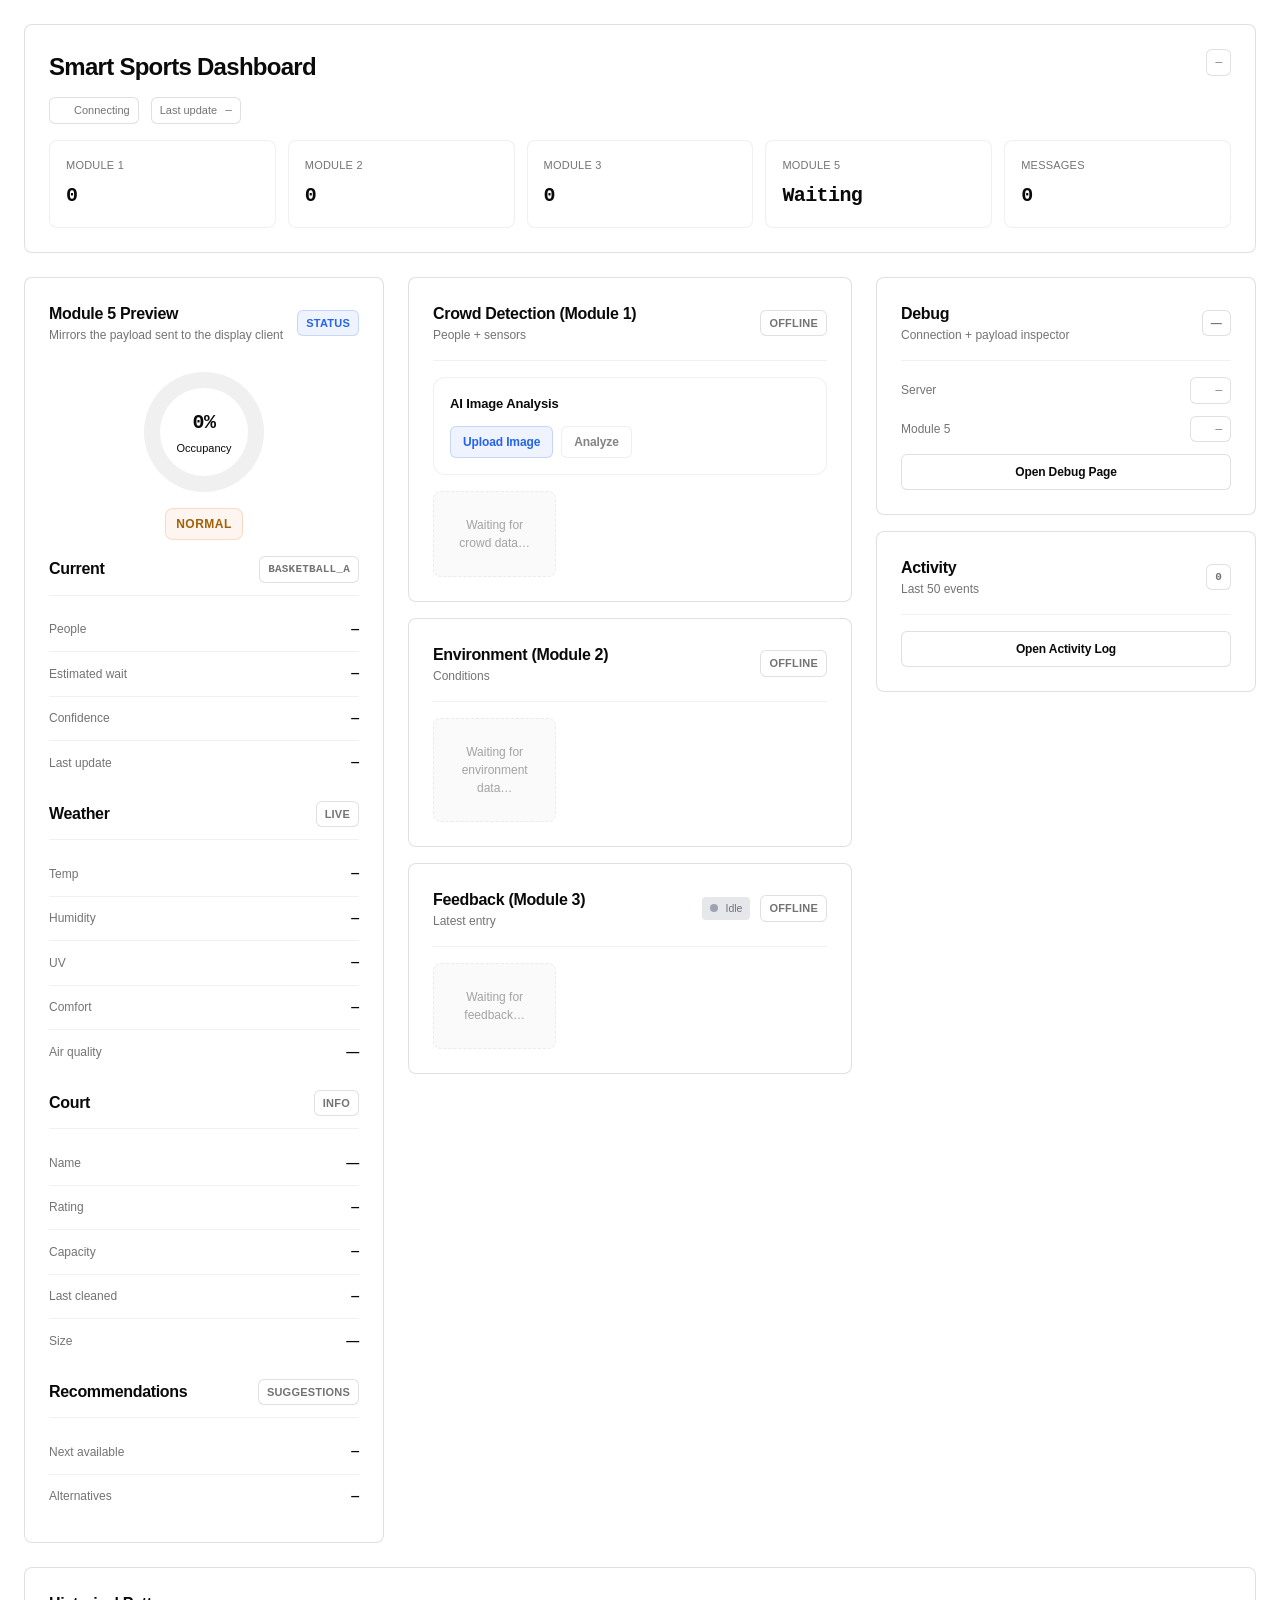
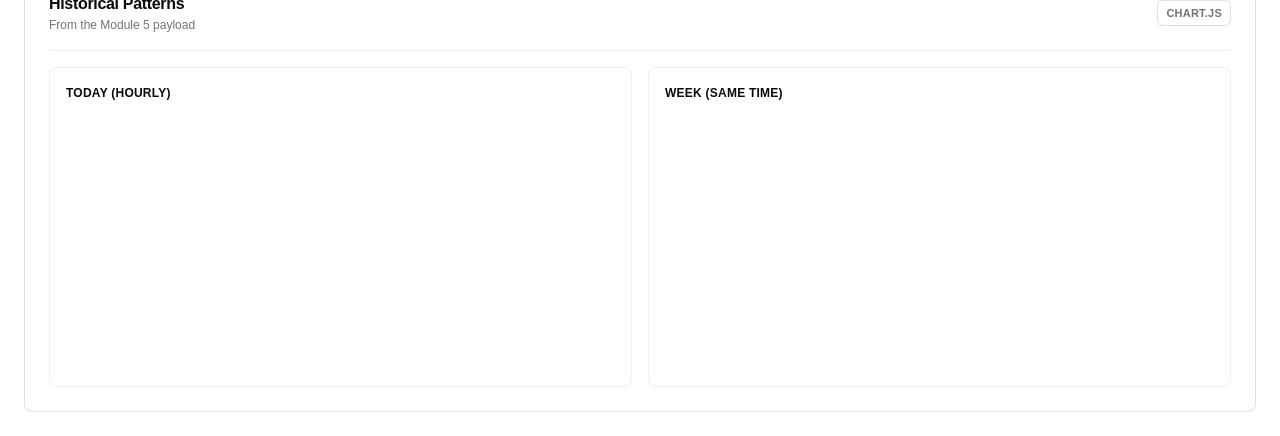
==== Assignment/group_project/templates/index.html @ a85c0fcc "Add Module 3 feedback kiosk metrics: last interaction time, latest rating, and usage status" ====
<!doctype html>
<html lang="en">
<head>
  <meta charset="UTF-8" />
  <meta name="viewport" content="width=device-width, initial-scale=1.0" />
  <title>Smart Sports Dashboard</title>
  <script src="https://cdnjs.cloudflare.com/ajax/libs/socket.io/4.0.1/socket.io.js"></script>
  <script src="https://code.jquery.com/jquery-3.6.0.min.js"></script>
  <script src="https://cdn.jsdelivr.net/npm/chart.js@4.4.0/dist/chart.umd.min.js"></script>
  <style>
    :root{
      /* Pure neutrals (Boldness & Clarity) - High contrast, dramatic negative space */
      --bg: #ffffff;
      --card: #ffffff;
      --surface: #fafafa;
      --text: #0a0a0a;
      --textSecondary: #525252;
      --textMuted: #737373;
      --textFaint: #a3a3a3;
      --border: rgba(0,0,0,0.12);
      --borderSubtle: rgba(0,0,0,0.06);

      /* Accent (one) - Blue for trust */
      --accent: #2563eb;
      --accentBg: rgba(37,99,235,0.08);
      --accentBorder: rgba(37,99,235,0.2);

      /* Semantic colors - for meaning only */
      --success: #16a34a;
      --danger: #dc2626;
      --warning: #ea580c;

      /* 4px Grid System */
      --s4: 4px;
      --s8: 8px;
      --s12: 12px;
      --s16: 16px;
      --s24: 24px;
      --s32: 32px;

      /* Border Radius - Consistent system (sharp: 4px, 6px, 8px) */
      --r4: 4px;
      --r6: 6px;
      --r8: 8px;
      --r12: 12px;
    }

    * { box-sizing: border-box; }
    html, body { height: 100%; margin: 0; }
    body {
      background: var(--bg);
      color: var(--text);
      font-family: -apple-system, BlinkMacSystemFont, "Segoe UI", Inter, Roboto, Arial, sans-serif;
      font-size: 14px;
      line-height: 1.5;
      -webkit-font-smoothing: antialiased;
      -moz-osx-font-smoothing: grayscale;
    }

    /* Layout */
    .wrap {
      max-width: 1640px;
      margin: 0 auto;
      padding: var(--s24);
      display: grid;
      gap: var(--s24);
      grid-template-areas:
        "header header header"
        "left main right"
        "charts charts charts";
      grid-template-columns: 360px 1fr 380px;
      grid-template-rows: auto 1fr auto;
      min-height: 100vh;
    }

    @media (max-width: 1200px) {
      .wrap{
        grid-template-areas:
          "header header"
          "left main"
          "right right"
          "charts charts";
        grid-template-columns: 340px 1fr;
      }
    }
    @media (max-width: 900px) {
      .wrap{
        padding: var(--s16);
        gap: var(--s16);
        grid-template-areas:
          "header"
          "left"
          "main"
          "right"
          "charts";
        grid-template-columns: 1fr;
      }
    }

    /* Cards - Borders-only approach (no shadows) */
    .card {
      background: var(--card);
      border: 0.5px solid var(--border);
      border-radius: var(--r8);
      padding: var(--s24);
      min-width: 0;
    }
    .card.flat {
      border: none;
      padding: 0;
    }
    .cardHeader {
      display: flex;
      align-items: center;
      justify-content: space-between;
      gap: var(--s12);
      padding-bottom: var(--s16);
      border-bottom: 1px solid var(--borderSubtle);
      margin-bottom: var(--s16);
    }
    .title {
      font-size: 16px;
      font-weight: 600;
      letter-spacing: -0.02em;
      margin: 0;
      color: var(--text);
    }
    .subtitle {
      font-size: 12px;
      color: var(--textMuted);
      margin: 0;
      font-weight: 500;
    }

    /* Header */
    .header { grid-area: header; padding: var(--s24); }
    .headerRow{
      display:flex;
      align-items:flex-start;
      justify-content:space-between;
      gap: var(--s16);
    }
    .brand{
      display:flex;
      flex-direction:column;
      gap: var(--s4);
    }
    .brand h1{
      margin:0;
      font-size: 24px;
      font-weight: 700;
      letter-spacing: -0.03em;
      color: var(--text);
    }
    .metaRow{
      display:flex;
      align-items:center;
      gap: var(--s12);
      color: var(--textMuted);
      font-size: 12px;
      margin-top: var(--s8);
      font-weight: 500;
    }
    .pill{
      display:inline-flex;
      align-items:center;
      gap: var(--s8);
      padding: var(--s4) var(--s8);
      border-radius: var(--r6);
      border: 0.5px solid var(--border);
      background: var(--card);
      font-size: 11px;
      font-weight: 500;
      color: var(--textMuted);
      white-space: nowrap;
    }
    .dot{
      width: 8px;
      height: 8px;
      border-radius: 999px;
      background: var(--faint);
    }
    .dot.online{ background: var(--success); }
    .dot.offline{ background: var(--danger); }

    .kpis{
      margin-top: var(--s16);
      display:grid;
      grid-template-columns: repeat(5, minmax(120px, 1fr));
      gap: var(--s12);
    }
    @media (max-width: 900px){
      .kpis{ grid-template-columns: repeat(2, minmax(120px, 1fr)); }
    }
    .kpi{
      padding: var(--s16);
      border: 0.5px solid var(--borderSubtle);
      border-radius: var(--r8);
      background: var(--card);
    }
    .kpiLabel{ 
      font-size: 11px; 
      color: var(--textMuted); 
      margin-bottom: var(--s8); 
      font-weight: 500;
      text-transform: uppercase;
      letter-spacing: 0.02em;
    }
    .kpiValue{ 
      font-size: 20px; 
      font-weight: 700; 
      letter-spacing: -0.03em;
      color: var(--text);
    }
    .mono{ 
      font-family: ui-monospace, SFMono-Regular, Menlo, Monaco, Consolas, "Liberation Mono", "Courier New", monospace;
      font-variant-numeric: tabular-nums; 
      font-feature-settings: "tnum" 1; 
    }

    /* Panels */
    .left { grid-area: left; }
    .main { grid-area: main; }
    .right { grid-area: right; }
    .charts { grid-area: charts; }

    .stack{ display:flex; flex-direction:column; gap: var(--s16); }

    /* Module 5 Preview */
    .sectionTitleRow{
      display:flex;
      align-items:center;
      justify-content:space-between;
      gap: var(--s12);
      margin-bottom: var(--s12);
    }
    .badge{
      display:inline-flex;
      align-items:center;
      gap: var(--s8);
      padding: var(--s4) var(--s8);
      border-radius: var(--r6);
      border: 0.5px solid var(--border);
      background: var(--card);
      font-size: 11px;
      font-weight: 600;
      color: var(--text);
      white-space: nowrap;
      text-transform: uppercase;
      letter-spacing: 0.02em;
    }
    .badge.muted{ color: var(--textMuted); }
    .badgeAccent{
      border-color: var(--accentBorder);
      background: var(--accentBg);
      color: var(--accent);
    }

    .rows{
      display:flex;
      flex-direction:column;
      gap: 0;
    }
    .row{
      display:flex;
      align-items:center;
      justify-content:space-between;
      padding: var(--s12) 0;
      border-bottom: 0.5px solid var(--borderSubtle);
      font-size: 12px;
      color: var(--textMuted);
    }
    .row:last-child{ border-bottom: none; }
    .row .val{ 
      color: var(--text); 
      font-weight: 600; 
      letter-spacing: -0.01em;
      font-size: 13px;
    }

    .gaugeWrap{
      display:flex;
      align-items:center;
      justify-content:center;
      padding: var(--s16) 0;
    }
    .gauge{
      --deg: 0deg;
      width: 120px;
      height: 120px;
      border-radius: 999px;
      background:
        conic-gradient(var(--accent) 0deg, var(--accent) var(--deg), rgba(0,0,0,0.06) var(--deg), rgba(0,0,0,0.06) 360deg);
      display:flex;
      align-items:center;
      justify-content:center;
    }
    .gaugeInner{
      width: 90px;
      height: 90px;
      border-radius: 999px;
      background: #fff;
      border: 1px solid var(--borderSubtle);
      display:flex;
      flex-direction:column;
      align-items:center;
      justify-content:center;
      gap: 2px;
    }
    .gaugeNum{
      font-size: 20px;
      font-weight: 700;
      letter-spacing: -0.03em;
      color: var(--text);
    }
    .gaugeLbl{
      font-size: 11px;
      color: var(--muted);
      font-weight: 500;
    }

    .level{
      display:inline-flex;
      align-items:center;
      justify-content:center;
      padding: 6px 10px;
      border-radius: var(--r8);
      font-size: 12px;
      font-weight: 600;
      text-transform: uppercase;
      letter-spacing: 0.04em;
      border: 1px solid;
      width: fit-content;
      margin: 0 auto;
    }
    .level.empty { background: rgba(22,163,74,0.08); color: var(--success); border-color: rgba(22,163,74,0.22); }
    .level.light { background: rgba(22,163,74,0.06); color: #15803d; border-color: rgba(22,163,74,0.18); }
    .level.normal { background: rgba(234,88,12,0.06); color: #a16207; border-color: rgba(234,88,12,0.18); }
    .level.busy { background: rgba(234,88,12,0.08); color: var(--warning); border-color: rgba(234,88,12,0.22); }
    .level.full { background: rgba(220,38,38,0.08); color: var(--danger); border-color: rgba(220,38,38,0.22); }

    /* Data grids (modules 1/2/3) */
    .grid{
      display:grid;
      grid-template-columns: repeat(3, minmax(0, 1fr));
      gap: var(--s12);
    }
    @media (max-width: 1200px){
      .grid{ grid-template-columns: repeat(2, minmax(0, 1fr)); }
    }
    @media (max-width: 900px){
      .grid{ grid-template-columns: 1fr; }
    }
    .metric{
      padding: var(--s16);
      border-radius: var(--r8);
      border: 0.5px solid var(--borderSubtle);
      background: var(--card);
      min-width: 0;
    }
    .metricLabel{
      font-size: 11px;
      color: var(--textMuted);
      font-weight: 500;
      margin-bottom: var(--s8);
      text-transform: uppercase;
      letter-spacing: 0.02em;
    }
    .metricValue{
      font-size: 18px;
      font-weight: 700;
      letter-spacing: -0.03em;
      color: var(--text);
    }
    .emptyState{
      padding: var(--s24);
      border: 0.5px dashed var(--borderSubtle);
      border-radius: var(--r8);
      color: var(--textFaint);
      font-size: 12px;
      text-align:center;
      background: var(--surface);
    }

    /* Controls */
    .btnRow{ display:grid; grid-template-columns: repeat(2, minmax(0,1fr)); gap: var(--s12); }
    .btn{
      padding: var(--s8) var(--s12);
      border-radius: var(--r6);
      border: 0.5px solid var(--border);
      background: var(--card);
      cursor: pointer;
      font-size: 12px;
      font-weight: 600;
      letter-spacing: -0.01em;
      color: var(--text);
      transition: border-color 150ms cubic-bezier(0.25,1,0.5,1), background-color 150ms cubic-bezier(0.25,1,0.5,1);
      text-decoration: none;
      display: inline-block;
    }
    .btn:hover{
      border-color: var(--border);
      background: var(--surface);
    }
    .btn:active{ background: var(--card); }
    .btn.primary{ 
      border-color: var(--accentBorder); 
      background: var(--accentBg); 
      color: var(--accent); 
    }
    .btn.primary:hover{
      background: rgba(37,99,235,0.12);
    }
    .btn.danger{ 
      border-color: rgba(220,38,38,0.3); 
      background: rgba(220,38,38,0.08); 
      color: var(--danger); 
    }

    .inline{
      display:flex;
      align-items:center;
      justify-content:space-between;
      gap: var(--s12);
    }
    .switchRow{
      display:flex;
      align-items:center;
      justify-content:space-between;
      gap: var(--s12);
      padding: var(--s12);
      border: 0.5px solid var(--borderSubtle);
      border-radius: var(--r8);
      background: var(--card);
    }
    .switchMeta{
      display:flex;
      flex-direction:column;
      gap: var(--s4);
    }
    .switchMeta .l{ font-size: 12px; font-weight: 600; letter-spacing:-0.01em; color: var(--text); }
    .switchMeta .d{ font-size: 11px; color: var(--textMuted); }

    .toggle{
      width: 40px;
      height: 22px;
      border-radius: 999px;
      background: var(--surface);
      position: relative;
      border: 0.5px solid var(--borderSubtle);
      cursor: pointer;
      flex: 0 0 auto;
    }
    .toggle::after{
      content:"";
      position:absolute;
      top: 2px;
      left: 2px;
      width: 18px;
      height: 18px;
      border-radius: 999px;
      background: var(--card);
      border: 0.5px solid var(--borderSubtle);
      transition: transform 150ms cubic-bezier(0.25,1,0.5,1);
    }
    .toggle.on{
      background: var(--text);
      border-color: var(--text);
    }
    .toggle.on::after{ 
      transform: translateX(18px);
      background: var(--card);
    }

    /* Custom select (no native select styling issues) */
    .select{
      position: relative;
      width: 100%;
    }
    .selectBtn{
      width: 100%;
      display:inline-flex;
      align-items:center;
      justify-content:space-between;
      gap: var(--s12);
      padding: var(--s8) var(--s12);
      border-radius: var(--r6);
      border: 0.5px solid var(--border);
      background: var(--card);
      color: var(--text);
      font-size: 12px;
      font-weight: 600;
      letter-spacing: -0.01em;
      cursor: pointer;
      white-space: nowrap;
    }
    .chev{
      width: 12px;
      height: 12px;
      border-right: 2px solid var(--muted);
      border-bottom: 2px solid var(--muted);
      transform: rotate(45deg);
      margin-top: -2px;
      flex: 0 0 auto;
    }
    .menu{
      position:absolute;
      top: calc(100% + var(--s8));
      left: 0;
      right: 0;
      background: var(--card);
      border: 0.5px solid var(--border);
      border-radius: var(--r8);
      box-shadow: 0 4px 12px rgba(0,0,0,0.08);
      padding: var(--s4);
      display:none;
      z-index: 50;
      max-height: 240px;
      overflow:auto;
    }
    .menu.open{ display:block; }
    .opt{
      padding: var(--s8) var(--s8);
      border-radius: var(--r6);
      cursor:pointer;
      font-size: 12px;
      color: var(--text);
      display:flex;
      justify-content:space-between;
      gap: var(--s12);
    }
    .opt:hover{ background: var(--surface); }
    .opt .hint{ color: var(--textMuted); font-weight: 500; font-size: 11px; }
    .opt.active{ background: var(--accentBg); color: var(--accent); }

    /* Log */
    .log{
      display:flex;
      flex-direction:column;
      gap: var(--s8);
      max-height: 360px;
      overflow:auto;
    }
    .logItem{
      padding: var(--s8) var(--s12);
      border-radius: var(--r6);
      border: 0.5px solid var(--borderSubtle);
      background: var(--card);
      font-size: 11px;
      color: var(--textMuted);
    }
    .logTime{ color: var(--textFaint); margin-right: var(--s8); font-variant-numeric: tabular-nums; }

    /* Charts (fix infinite growth by hard-sizing containers) */
    .chartsGrid{
      display:grid;
      grid-template-columns: repeat(2, minmax(0, 1fr));
      gap: var(--s16);
    }
    @media (max-width: 900px){ .chartsGrid{ grid-template-columns: 1fr; } }
    .chartBox{
      border: 0.5px solid var(--borderSubtle);
      border-radius: var(--r8);
      padding: var(--s16);
      background: var(--card);
      height: 320px; /* hard stop to prevent Chart.js resize feedback loops */
      display:flex;
      flex-direction:column;
      min-width:0;
    }
    .chartTitle{
      font-size: 12px;
      font-weight: 700;
      letter-spacing: -0.01em;
      margin-bottom: var(--s12);
      color: var(--text);
      text-transform: uppercase;
      letter-spacing: 0.02em;
    }
    .chartStage{
      position: relative;
      flex: 1 1 auto;
      min-height: 0;
    }
    canvas.chartCanvas{
      width: 100% !important;
      height: 100% !important;
      display:block;
    }

    /* Tiny motion */
    @keyframes flash { 0%,100%{ background: transparent; } 50%{ background: rgba(37,99,235,0.06);} }
    .flash{ animation: flash 240ms ease; }
    @keyframes pulse { 0%,100%{ opacity: 1; } 50%{ opacity: 0.5; } }
  </style>
</head>
<body>
  <div class="wrap">
    <!-- Header -->
    <div class="card header">
      <div class="headerRow">
        <div class="brand">
          <h1>Smart Sports Dashboard</h1>
          <div class="metaRow">
            <span class="pill"><span class="dot" id="dot-server"></span><span id="server-status-text">Connecting</span></span>
            <span class="pill"><span>Last update</span><span class="mono" id="last-update">—</span></span>
          </div>
        </div>
        <div class="pill mono" id="server-origin">—</div>
      </div>

      <div class="kpis">
        <div class="kpi">
          <div class="kpiLabel">Module 1</div>
          <div class="kpiValue mono" id="kpi-m1">0</div>
        </div>
        <div class="kpi">
          <div class="kpiLabel">Module 2</div>
          <div class="kpiValue mono" id="kpi-m2">0</div>
        </div>
        <div class="kpi">
          <div class="kpiLabel">Module 3</div>
          <div class="kpiValue mono" id="kpi-m3">0</div>
        </div>
        <div class="kpi">
          <div class="kpiLabel">Module 5</div>
          <div class="kpiValue mono" id="kpi-m5">Waiting</div>
        </div>
        <div class="kpi">
          <div class="kpiLabel">Messages</div>
          <div class="kpiValue mono" id="kpi-msg">0</div>
        </div>
      </div>
    </div>

    <!-- Left: Module 5 preview -->
    <div class="card left">
      <div class="sectionTitleRow">
        <div>
          <p class="title">Module 5 Preview</p>
          <p class="subtitle">Mirrors the payload sent to the display client</p>
        </div>
        <span class="badge badgeAccent" id="m5-view">Status</span>
      </div>

      <div class="card flat" style="padding:0; border:none; box-shadow:none;">
        <div class="gaugeWrap">
          <div class="gauge" id="occ-gauge" style="--deg:0deg;">
            <div class="gaugeInner">
              <div class="gaugeNum mono" id="occ-pct">0%</div>
              <div class="gaugeLbl">Occupancy</div>
            </div>
          </div>
        </div>
        <div style="display:flex; justify-content:center; margin-bottom: var(--s16);">
          <span class="level normal" id="m5-level">NORMAL</span>
        </div>
      </div>

      <div class="card flat" style="padding:0; border:none; box-shadow:none;">
        <div class="cardHeader" style="margin-bottom: var(--s12); padding-bottom: var(--s12);">
          <p class="title">Current</p>
          <span class="badge muted mono" id="m5-court">basketball_a</span>
        </div>
        <div class="rows">
          <div class="row"><span>People</span><span class="val mono" id="m5-people">—</span></div>
          <div class="row"><span>Estimated wait</span><span class="val mono" id="m5-wait">—</span></div>
          <div class="row"><span>Confidence</span><span class="val mono" id="m5-confidence">—</span></div>
          <div class="row"><span>Last update</span><span class="val mono" id="m5-last-update">—</span></div>
        </div>
      </div>

      <div style="height: var(--s16);"></div>

      <div class="card flat" style="padding:0; border:none; box-shadow:none;">
        <div class="cardHeader" style="margin-bottom: var(--s12); padding-bottom: var(--s12);">
          <p class="title">Weather</p>
          <span class="badge muted">Live</span>
        </div>
        <div class="rows">
          <div class="row"><span>Temp</span><span class="val mono" id="m5-temp">—</span></div>
          <div class="row"><span>Humidity</span><span class="val mono" id="m5-humidity">—</span></div>
          <div class="row"><span>UV</span><span class="val mono" id="m5-uv">—</span></div>
          <div class="row"><span>Comfort</span><span class="val mono" id="m5-comfort">—</span></div>
          <div class="row"><span>Air quality</span><span class="val" id="m5-voc">—</span></div>
        </div>
        <div id="m5-warnings" style="margin-top: var(--s12); display: none;"></div>
      </div>

      <div style="height: var(--s16);"></div>

      <div class="card flat" style="padding:0; border:none; box-shadow:none;">
        <div class="cardHeader" style="margin-bottom: var(--s12); padding-bottom: var(--s12);">
          <p class="title">Court</p>
          <span class="badge muted">Info</span>
        </div>
        <div class="rows">
          <div class="row"><span>Name</span><span class="val" id="m5-court-name">—</span></div>
          <div class="row"><span>Rating</span><span class="val mono" id="m5-rating">—</span></div>
          <div class="row"><span>Capacity</span><span class="val mono" id="m5-capacity">—</span></div>
          <div class="row"><span>Last cleaned</span><span class="val mono" id="m5-cleaned">—</span></div>
          <div class="row"><span>Size</span><span class="val" id="m5-size">—</span></div>
        </div>
      </div>

      <div style="height: var(--s16);"></div>

      <div class="card flat" style="padding:0; border:none; box-shadow:none;">
        <div class="cardHeader" style="margin-bottom: var(--s12); padding-bottom: var(--s12);">
          <p class="title">Recommendations</p>
          <span class="badge muted">Suggestions</span>
        </div>
        <div class="rows">
          <div class="row"><span>Next available</span><span class="val mono" id="m5-next-slot">—</span></div>
          <div class="row"><span>Alternatives</span><span class="val mono" id="m5-alternatives">—</span></div>
        </div>
      </div>
    </div>

    <!-- Main: Modules 1/2/3 -->
    <div class="stack main">
      <div class="card">
        <div class="cardHeader">
          <div>
            <p class="title">Crowd Detection (Module 1)</p>
            <p class="subtitle">People + sensors</p>
          </div>
          <span class="badge muted" id="m1-status">Offline</span>
        </div>
        
        <!-- AI Image Analysis Section -->
        <div style="margin-bottom: var(--s16); padding: var(--s16); background: #fff; border-radius: var(--r12); border: 1px solid var(--borderSubtle);">
          <div style="display: flex; align-items: center; justify-content: space-between; margin-bottom: var(--s12);">
            <div style="font-size: 13px; font-weight: 600; color: var(--text); letter-spacing: -0.01em;">AI Image Analysis</div>
          </div>
          <div style="display: flex; gap: var(--s8); align-items: center; flex-wrap: wrap;">
            <input type="file" id="ai-image-input" accept="image/*" style="display: none;" onchange="handleImageSelect(event)">
            <button class="btn primary" onclick="document.getElementById('ai-image-input').click()">
              Upload Image
            </button>
            <button class="btn" id="ai-analyze-btn" onclick="analyzeImage()" disabled style="opacity: 0.5; cursor: not-allowed;">
              Analyze
            </button>
            <span id="ai-image-name" style="font-size: 13px; color: var(--muted); margin-left: var(--s4);"></span>
          </div>
          <div id="ai-image-preview" style="margin-top: var(--s12); display: none;">
            <img id="ai-preview-img" src="" alt="Preview" style="max-width: 100%; max-height: 300px; border-radius: var(--r8); border: 1px solid var(--borderSubtle); object-fit: contain;">
          </div>
          <div id="ai-analysis-result" style="margin-top: var(--s16); display: none; padding: var(--s12); background: #fff; border-radius: var(--r8); border: 1px solid var(--borderSubtle);">
            <!-- Results will be displayed here -->
          </div>
        </div>
        
        <div id="m1-image-container" style="margin-bottom: 15px; display: none;">
          <img id="m1-image" src="" alt="Video Feed" style="width: 100%; max-width: 640px; border-radius: 8px; border: 1px solid var(--borderSubtle);">
        </div>
        <div id="m1-grid" class="grid">
          <div class="emptyState">Waiting for crowd data…</div>
        </div>
      </div>

      <div class="card">
        <div class="cardHeader">
          <div>
            <p class="title">Environment (Module 2)</p>
            <p class="subtitle">Conditions</p>
          </div>
          <span class="badge muted" id="m2-status">Offline</span>
        </div>
        <div id="m2-grid" class="grid">
          <div class="emptyState">Waiting for environment data…</div>
        </div>
      </div>

      <div class="card">
        <div class="cardHeader">
          <div>
            <p class="title">Feedback (Module 3)</p>
            <p class="subtitle">Latest entry</p>
          </div>
          <div style="display: flex; align-items: center; gap: 10px;">
            <span id="m3-kiosk-status" style="font-size: 0.75em; padding: 4px 8px; border-radius: 4px; background: #e5e7eb; color: #6b7280;">
              <span id="m3-kiosk-indicator" style="display: inline-block; width: 8px; height: 8px; border-radius: 50%; background: #9ca3af; margin-right: 5px;"></span>
              Idle
            </span>
            <span class="badge muted" id="m3-status">Offline</span>
          </div>
        </div>
        <div id="m3-stats" style="margin-bottom: 15px; display: none;">
          <div style="background: white; padding: 15px; border-radius: 8px; border: 1px solid var(--borderSubtle);">
            <div style="display: grid; grid-template-columns: repeat(4, 1fr); gap: 15px; margin-bottom: 15px;">
              <div>
                <div style="font-size: 0.85em; color: var(--muted); margin-bottom: 5px;">Average Rating</div>
                <div id="m3-average" style="font-size: 1.8em; font-weight: 600; color: var(--text);">—</div>
              </div>
              <div>
                <div style="font-size: 0.85em; color: var(--muted); margin-bottom: 5px;">Latest Rating</div>
                <div id="m3-latest-rating" style="font-size: 1.8em; font-weight: 600; color: var(--text);">—</div>
              </div>
              <div>
                <div style="font-size: 0.85em; color: var(--muted); margin-bottom: 5px;">Total Ratings</div>
                <div id="m3-total" style="font-size: 1.2em; font-weight: 600; color: var(--text);">—</div>
              </div>
              <div>
                <div style="font-size: 0.85em; color: var(--muted); margin-bottom: 5px;">Last Interaction</div>
                <div id="m3-last-interaction" style="font-size: 1.2em; font-weight: 600; color: var(--text);">—</div>
              </div>
            </div>
            <div id="m3-chart" style="margin-top: 15px;">
              <!-- Rating distribution chart will be rendered here -->
            </div>
          </div>
        </div>
        <div id="m3-grid" class="grid">
          <div class="emptyState">Waiting for feedback…</div>
        </div>
      </div>
    </div>

    <!-- Right: Debug + Log -->
    <div class="stack right">
      <div class="card">
        <div class="cardHeader">
          <div>
            <p class="title">Debug</p>
            <p class="subtitle">Connection + payload inspector</p>
          </div>
          <span class="badge muted" id="dbg-conn">—</span>
        </div>

        <div class="inline" style="margin-bottom: var(--s12);">
          <span class="subtitle">Server</span>
          <span class="pill"><span class="dot" id="dot-dbg"></span><span class="mono" id="dbg-socket">—</span></span>
        </div>
        <div class="inline" style="margin-bottom: var(--s12);">
          <span class="subtitle">Module 5</span>
          <span class="pill"><span class="dot" id="dot-m5"></span><span class="mono" id="dbg-m5">—</span></span>
        </div>

        <a href="/debug" class="btn" style="width: 100%; text-align: center; text-decoration: none; display: block; margin-top: var(--s12);">
          Open Debug Page
        </a>
      </div>

      <div class="card">
        <div class="cardHeader">
          <div>
            <p class="title">Activity</p>
            <p class="subtitle">Last 50 events</p>
          </div>
          <span class="badge muted mono" id="log-count">0</span>
        </div>
        <a href="/debug" class="btn" style="width: 100%; text-align: center; text-decoration: none; display: block; margin-top: var(--s12);">
          Open Activity Log
        </a>
      </div>
    </div>

    <!-- Charts -->
    <div class="card charts">
      <div class="cardHeader">
        <div>
          <p class="title">Historical Patterns</p>
          <p class="subtitle">From the Module 5 payload</p>
        </div>
        <span class="badge muted">Chart.js</span>
      </div>
      <div class="chartsGrid">
        <div class="chartBox">
          <div class="chartTitle">Today (hourly)</div>
          <div class="chartStage">
            <canvas id="chart-hourly" class="chartCanvas"></canvas>
          </div>
        </div>
        <div class="chartBox">
          <div class="chartTitle">Week (same time)</div>
          <div class="chartStage">
            <canvas id="chart-weekly" class="chartCanvas"></canvas>
          </div>
        </div>
      </div>
    </div>
  </div>

  <script>
    // Keep the SAME event logic, but make connection robust:
    // - Use same-origin Socket.IO (avoids hardcoded IP mismatch)
    // - Handle current_data_snapshot to render immediately
    const socket = io(); // same origin
    const courtId = "basketball_a";

    const state = {
      connectedModules: { crowd_detection: [], environment: [], feedback: [] },
      latestModule5: null,
      latestCrowdData: null,  // Store latest crowd data to merge fields
      msgCount: 0,
      mockActive: false,
      mockScenario: "normal",
      mockInterval: 30,
      pollInterval: null,
      lastDataHash: null,
      charts: { hourly: null, weekly: null },
      module3: {
        lastRatingTimestamp: null,  // ISO timestamp string
        latestRating: null
      },
      health: {
        m1: { lastSeen: 0, source: null, mode: "idle" }, // idle|active|mock
        m2: { lastSeen: 0, source: null, mode: "idle" },
        m3: { lastSeen: 0, source: null, mode: "idle" },
        m5: { lastSeen: 0, source: null, mode: "idle" }  // idle|active (cannot infer physical connection)
      }
    };

    function nowTime(){
      return new Date().toLocaleTimeString([], { hour: "2-digit", minute: "2-digit", second: "2-digit" });
    }

    function log(message){
      const el = document.getElementById("log");
      const item = document.createElement("div");
      item.className = "logItem";
      item.innerHTML = `<span class="logTime">[${nowTime()}]</span>${escapeHtml(message)}`;
      el.prepend(item);
      while(el.children.length > 50) el.removeChild(el.lastChild);
      document.getElementById("log-count").textContent = String(Math.min(el.children.length, 50));
    }

    function escapeHtml(str){
      return String(str)
        .replaceAll("&", "&amp;")
        .replaceAll("<", "&lt;")
        .replaceAll(">", "&gt;")
        .replaceAll("\"", "&quot;")
        .replaceAll("'", "&#039;");
    }

    function setDot(id, status){
      const dot = document.getElementById(id);
      dot.classList.remove("online","offline");
      if(status === "online") dot.classList.add("online");
      if(status === "offline") dot.classList.add("offline");
    }

    function setBadge(id, text, variant){
      const el = document.getElementById(id);
      el.textContent = text;
      el.classList.remove("badgeAccent");
      if(variant === "accent") el.classList.add("badgeAccent");
    }

    function setToggle(id, on){
      const el = document.getElementById(id);
      el.classList.toggle("on", !!on);
      el.setAttribute("aria-checked", on ? "true" : "false");
    }

    function bumpMsg(){
      state.msgCount += 1;
      document.getElementById("kpi-msg").textContent = String(state.msgCount);
      document.getElementById("last-update").textContent = nowTime();
    }

    function updateKpis(){
      document.getElementById("kpi-m1").textContent = String(state.connectedModules.crowd_detection.length || 0);
      document.getElementById("kpi-m2").textContent = String(state.connectedModules.environment.length || 0);
      document.getElementById("kpi-m3").textContent = String(state.connectedModules.feedback.length || 0);
    }

    function updateGauge(occupancy){
      const pct = Math.max(0, Math.min(1, Number(occupancy || 0)));
      const deg = Math.round(pct * 360);
      document.getElementById("occ-gauge").style.setProperty("--deg", `${deg}deg`);
      document.getElementById("occ-pct").textContent = `${Math.round(pct * 100)}%`;
    }

    function setLevel(level){
      const el = document.getElementById("m5-level");
      const normalized = String(level || "normal").toLowerCase();
      el.classList.remove("empty","light","normal","busy","full");
      el.classList.add(["empty","light","normal","busy","full"].includes(normalized) ? normalized : "normal");
      el.textContent = normalized.toUpperCase();
    }

    function updateModule5Preview(data){
      try {
        if(!data) {
          console.warn("updateModule5Preview called with no data");
          return;
        }
        // Check if this is a disconnect signal
        if(data.disconnected) {
          console.log("Module 5 disconnect signal received");
          // Clear Module 5 preview
          document.getElementById("kpi-m5").textContent = "Waiting";
          setDot("dot-m5", "offline");
          document.getElementById("dbg-m5").textContent = "—";
          
          // Clear all Module 5 fields
          const clearField = (id, value = "—") => {
            const el = document.getElementById(id);
            if(el) el.textContent = value;
          };
          
          clearField("m5-court", "—");
          clearField("m5-people", "—");
          clearField("m5-wait", "—");
          clearField("m5-confidence", "—");
          clearField("m5-last-update", "—");
          clearField("m5-temp", "—");
          clearField("m5-humidity", "—");
          clearField("m5-uv", "—");
          clearField("m5-comfort", "—");
          clearField("m5-voc", "—");
          clearField("m5-court-name", "—");
          clearField("m5-rating", "—");
          clearField("m5-capacity", "—");
          clearField("m5-next-slot", "—");
          clearField("m5-alternatives", "—");
          
          // Clear gauge
          updateGauge(0);
          setLevel("empty");
          
          // Clear warnings
          const warningsEl = document.getElementById("m5-warnings");
          if(warningsEl) warningsEl.style.display = "none";
          
          state.health.m5.mode = "idle";
          state.health.m5.lastSeen = 0;
          state.latestModule5 = null;
          return;
        }
        
        // Check if incoming data is empty/default (all zeros) and we already have valid data
        const current = data.current || {};
        const incomingPeopleCount = current.people_count || 0;
        const incomingOccupancy = current.occupancy || 0;
        const hasExistingData = state.latestModule5 && state.latestModule5.current;
        const existingPeopleCount = hasExistingData ? (state.latestModule5.current.people_count || 0) : 0;
        
        // If incoming data is all zeros/empty and we have existing valid data, preserve existing data
        if(incomingPeopleCount === 0 && incomingOccupancy === 0 && existingPeopleCount > 0 && !data.disconnected) {
          console.log("Ignoring empty Module 5 update (preserving existing data with", existingPeopleCount, "people)");
          return; // Don't update with empty data
        }
        
        console.log("Updating Module 5 preview with data:", data);
        state.latestModule5 = data;
        bumpMsg();

        // NOTE: Dashboard receiving DisplayUpdate does NOT mean a physical Module 5 client is connected.
        // Treat this as "Active (broadcast/data)" only.
        state.health.m5.lastSeen = Date.now();
        state.health.m5.source = "DisplayUpdate";
        state.health.m5.mode = "active";
        document.getElementById("kpi-m5").textContent = "Active";
        setDot("dot-m5", "online");
        document.getElementById("dbg-m5").textContent = "data";

        document.getElementById("m5-court").textContent = data.court_id || courtId;

        // current was already declared above, just use it
        const weather = data.weather || {};
        const info = data.info || {};
        const recommendations = data.recommendations || {};

        if(current.occupancy != null) updateGauge(current.occupancy);
        if(current.crowd_level) setLevel(current.crowd_level);

      // Current section
      document.getElementById("m5-people").textContent = String(current.people_count ?? "—");
      document.getElementById("m5-wait").textContent = current.estimated_wait_min != null ? `${current.estimated_wait_min} min` : "—";
      document.getElementById("m5-confidence").textContent = current.confidence != null ? `${Math.round(Number(current.confidence) * 100)}%` : "—";
      document.getElementById("m5-last-update").textContent = current.last_update || "—";

      // Weather section
      document.getElementById("m5-temp").textContent = weather.temp_c != null ? `${weather.temp_c}°C` : "—";
      document.getElementById("m5-humidity").textContent = weather.humidity_percent != null ? `${weather.humidity_percent}%` : "—";
      document.getElementById("m5-uv").textContent = weather.uv_index != null ? String(weather.uv_index) : "—";
      document.getElementById("m5-comfort").textContent = weather.comfort_score != null ? `${weather.comfort_score}/5` : "—";
      
      // VOC level with badge styling
      const vocEl = document.getElementById("m5-voc");
      const vocLevel = weather.voc_level || "";
      if(vocLevel){
        vocEl.textContent = vocLevel.charAt(0).toUpperCase() + vocLevel.slice(1);
        vocEl.className = "val";
        if(vocLevel === "good") vocEl.classList.add("badge", "badgeSuccess");
        else if(vocLevel === "moderate") vocEl.classList.add("badge", "badgeWarning");
        else if(vocLevel === "poor") vocEl.classList.add("badge", "badgeDanger");
      } else {
        vocEl.textContent = "—";
        vocEl.className = "val mono";
      }

      // Warnings display
      const warningsEl = document.getElementById("m5-warnings");
      if(weather.warnings && Array.isArray(weather.warnings) && weather.warnings.length > 0){
        warningsEl.style.display = "block";
        warningsEl.innerHTML = weather.warnings.map(w => `<span class="badge badgeWarning" style="margin-right: var(--s8); margin-bottom: var(--s8);">${w}</span>`).join("");
      } else {
        warningsEl.style.display = "none";
      }

      // Court info section
      document.getElementById("m5-court-name").textContent = info.court_name || data.court_id || "—";
      document.getElementById("m5-rating").textContent = info.rating_avg != null ? `${Number(info.rating_avg).toFixed(1)}/5` : "—";
      document.getElementById("m5-capacity").textContent = info.capacity != null ? `${info.capacity} people` : "—";
      document.getElementById("m5-cleaned").textContent = info.last_cleaned || "—";
      document.getElementById("m5-size").textContent = info.size || "—";

      // Recommendations section
      document.getElementById("m5-next-slot").textContent = recommendations.next_available_slot || "—";
      const alternatives = recommendations.nearby_alternatives || [];
      if(alternatives.length > 0){
        document.getElementById("m5-alternatives").textContent = `${alternatives.length} available`;
      } else {
        document.getElementById("m5-alternatives").textContent = "None";
      }

      // Inspector moved to /debug page

      // charts
      if(data.patterns) updateChartsFromModule5(data);
      } catch(error) {
        console.error("Error updating Module 5 preview:", error, data);
        log(`Error updating Module 5 preview: ${error.message}`);
      }
    }

    function metricTile(label, value, mono){
      const v = value == null ? "—" : String(value);
      return `
        <div class="metric">
          <div class="metricLabel">${escapeHtml(label)}</div>
          <div class="metricValue ${mono ? "mono" : ""}">${escapeHtml(v)}</div>
        </div>
      `;
    }

    function setModuleStatus(id, mode, source){
      // mode: "idle" | "active" | "mock"
      const el = document.getElementById(id);
      el.classList.add("badge");
      const src = source ? ` · ${source}` : "";

      if(mode === "mock"){
        el.textContent = `Mock${src}`;
        el.style.borderColor = "rgba(234,88,12,0.22)";
        el.style.background = "rgba(234,88,12,0.08)";
        el.style.color = "var(--warning)";
        return;
      }

      if(mode === "active"){
        el.textContent = `Active${src}`;
        el.style.borderColor = "rgba(37,99,235,0.22)";
        el.style.background = "rgba(37,99,235,0.08)";
        el.style.color = "var(--accent)";
        return;
      }

      // idle
      el.textContent = "Idle";
      el.style.borderColor = "var(--border)";
      el.style.background = "#fff";
      el.style.color = "var(--muted)";
    }

    function renderCrowd(data){
      if(!data) {
        console.warn("renderCrowd called with no data");
        return;
      }
      bumpMsg();
      const d = (data && data.data) ? data.data : {};
      const src = data && data.module_id ? data.module_id : null;
      state.health.m1.lastSeen = Date.now();
      state.health.m1.source = src;
      state.health.m1.mode = (src && String(src).toLowerCase().includes("mock")) ? "mock" : "active";
      setModuleStatus("m1-status", state.health.m1.mode, state.health.m1.mode === "mock" ? "simulated" : "data");
      
      // Merge with existing crowd data to preserve all fields
      // This ensures level, confidence, and noise/volume are shown together
      // Only update fields that are actually present in incoming data
      let existingData = {};
      if(state.latestCrowdData && state.latestCrowdData.data) {
        existingData = { ...state.latestCrowdData.data };
      }
      
      // Smart merge: only update fields that are explicitly present in incoming data
      // If a field is not in incoming data, keep the existing value
      // Start with existing data (preserves all previous fields)
      const mergedData = { ...existingData };
      
      // Only update fields that are actually present in the incoming data object
      // This ensures partial updates don't clear existing fields
      // Example: If incoming data has only noise_db and motion_detected, 
      //          we only update those two fields and keep people_count, crowd_level, confidence
      if(d && typeof d === 'object' && Object.keys(d).length > 0) {
        // List of fields we care about for Module 1
        const fieldsToMerge = ['people_count', 'crowd_level', 'confidence', 'noise_db', 'motion_detected', 'proximity_triggered'];
        
        fieldsToMerge.forEach(key => {
          // Only update if this field exists in incoming data AND has a value
          if(key in d && d[key] !== null && d[key] !== undefined) {
            mergedData[key] = d[key];
          }
          // If field not in incoming data, keep existing value (already in mergedData from existingData)
        });
      }
      
      // Store merged data for next update
      state.latestCrowdData = {
        ...data,
        data: mergedData
      };
      
      const html = [
        metricTile("People", mergedData.people_count ?? 0, true),
        metricTile("Level", (mergedData.crowd_level || "—").toUpperCase(), false),
        metricTile("Confidence", mergedData.confidence != null ? `${Math.round(Number(mergedData.confidence) * 100)}%` : "—", true),
        metricTile("Noise", mergedData.noise_db != null ? `${mergedData.noise_db} dB` : "—", true),
        metricTile("Motion", mergedData.motion_detected ? "Yes" : "No", false)
      ].join("");
      const grid = document.getElementById("m1-grid");
      if(grid) {
        grid.innerHTML = html;
        grid.classList.add("flash");
        setTimeout(()=>grid.classList.remove("flash"), 260);
      } else {
        console.error("m1-grid element not found");
      }
    }

    function renderEnvironment(data){
      if(!data) {
        console.warn("renderEnvironment called with no data");
        return;
      }
      bumpMsg();
      const d = (data && data.data) ? data.data : {};
      const src = data && data.module_id ? data.module_id : null;
      state.health.m2.lastSeen = Date.now();
      state.health.m2.source = src;
      state.health.m2.mode = (src && String(src).toLowerCase().includes("mock")) ? "mock" : "active";
      setModuleStatus("m2-status", state.health.m2.mode, state.health.m2.mode === "mock" ? "simulated" : "data");
      const html = [
        metricTile("Temperature", d.temperature_c != null ? `${d.temperature_c}°C` : "—", true),
        metricTile("Humidity", d.humidity_percent != null ? `${d.humidity_percent}%` : "—", true),
        metricTile("UV Index", d.uv_index != null ? d.uv_index : "—", true),
        metricTile("Comfort", d.comfort_score != null ? `${Number(d.comfort_score).toFixed(1)}/5` : "—", true),
        metricTile("VOC", (d.voc_level || "—").toUpperCase(), false)
      ].join("");
      const grid = document.getElementById("m2-grid");
      if(grid) {
        grid.innerHTML = html;
        grid.classList.add("flash");
        setTimeout(()=>grid.classList.remove("flash"), 260);
      } else {
        console.error("m2-grid element not found");
      }
    }

    function renderFeedback(data){
      if(!data) {
        console.warn("renderFeedback called with no data");
        return;
      }
      bumpMsg();
      const d = (data && data.data) ? data.data : {};
      const src = data && data.module_id ? data.module_id : null;
      state.health.m3.lastSeen = Date.now();
      state.health.m3.source = src;
      state.health.m3.mode = (src && String(src).toLowerCase().includes("mock")) ? "mock" : "active";
      setModuleStatus("m3-status", state.health.m3.mode, state.health.m3.mode === "mock" ? "simulated" : "data");
      
      // Display statistics (average and graph) if available
      if(data.statistics) {
        const stats = data.statistics;
        const statsContainer = document.getElementById("m3-stats");
        const avgElement = document.getElementById("m3-average");
        const totalElement = document.getElementById("m3-total");
        const latestRatingElement = document.getElementById("m3-latest-rating");
        const lastInteractionElement = document.getElementById("m3-last-interaction");
        const chartElement = document.getElementById("m3-chart");
        
        if(statsContainer && avgElement && totalElement) {
          statsContainer.style.display = "block";
          
          // Update average rating
          if(stats.average_rating !== null && stats.average_rating !== undefined) {
            avgElement.textContent = stats.average_rating.toFixed(2);
            avgElement.style.color = stats.average_rating >= 4 ? "#10b981" : stats.average_rating >= 3 ? "#f59e0b" : "#ef4444";
          } else {
            avgElement.textContent = "—";
          }
          
          // Update latest rating
          if(latestRatingElement) {
            if(stats.latest_rating !== null && stats.latest_rating !== undefined) {
              const stars = "★".repeat(Math.max(0, Number(stats.latest_rating)));
              latestRatingElement.innerHTML = `${stars} <span style="font-size: 0.6em; color: var(--muted);">(${stats.latest_rating}/5)</span>`;
              latestRatingElement.style.color = stats.latest_rating >= 4 ? "#10b981" : stats.latest_rating >= 3 ? "#f59e0b" : "#ef4444";
            } else {
              latestRatingElement.textContent = "—";
              latestRatingElement.style.color = "var(--text)";
            }
          }
          
          // Update time since last rating interaction
          if(lastInteractionElement) {
            if(stats.time_since_last_rating) {
              lastInteractionElement.textContent = stats.time_since_last_rating;
              lastInteractionElement.style.color = "var(--text)";
              // Store timestamp for periodic updates
              if(stats.last_rating_timestamp) {
                state.module3.lastRatingTimestamp = stats.last_rating_timestamp;
              }
            } else {
              lastInteractionElement.textContent = "Never";
              lastInteractionElement.style.color = "var(--textMuted)";
              state.module3.lastRatingTimestamp = null;
            }
          }
          
          // Store latest rating in state
          if(stats.latest_rating !== null && stats.latest_rating !== undefined) {
            state.module3.latestRating = stats.latest_rating;
          }
          
          // Update total ratings
          totalElement.textContent = stats.total_ratings || 0;
          
          // Render rating distribution chart
          if(chartElement && stats.rating_distribution) {
            renderRatingChart(chartElement, stats.rating_distribution, stats.total_ratings);
          }
        }
      }
      
      // Display individual feedback entry
      let html = "";
      if(d.report_type === "rating"){
        const stars = "★".repeat(Math.max(0, Number(d.rating || 0)));
        html = [
          metricTile("Question", d.question_text || "Rating", false),
          metricTile("Rating", `${stars} (${d.rating || 0}/${d.rating_scale || 5})`, false)
        ].join("");
      } else if(d.report_type === "text"){
        html = [
          metricTile("Question", d.question_text || "Feedback", false),
          metricTile("Response", d.text_response || "—", false),
          metricTile("Category", d.issue_category || "—", false)
        ].join("");
      } else {
        html = metricTile("Feedback", "—", false);
      }
      const grid = document.getElementById("m3-grid");
      if(grid) {
        grid.innerHTML = html;
        grid.classList.add("flash");
        setTimeout(()=>grid.classList.remove("flash"), 260);
      } else {
        console.error("m3-grid element not found");
      }
    }
    
    function renderRatingChart(container, distribution, totalRatings) {
      if(!distribution || totalRatings === 0) {
        container.innerHTML = '<div style="text-align: center; color: var(--muted); padding: 20px;">No ratings yet</div>';
        return;
      }
      
      // Get max count for scaling
      const maxCount = Math.max(...Object.values(distribution));
      
      let chartHTML = '<div style="font-size: 0.85em; color: var(--muted); margin-bottom: 10px;">Rating Distribution</div>';
      
      // Create bars for ratings 1-6
      for(let rating = 1; rating <= 6; rating++) {
        const count = distribution[rating] || 0;
        const percentage = totalRatings > 0 ? (count / totalRatings * 100) : 0;
        const barWidth = maxCount > 0 ? (count / maxCount * 100) : 0;
        
        chartHTML += `
          <div style="display: flex; align-items: center; margin-bottom: 8px;">
            <div style="width: 30px; font-weight: 600; color: var(--text);">${rating}</div>
            <div style="flex: 1; margin: 0 10px;">
              <div style="background: var(--borderSubtle); height: 20px; border-radius: 4px; overflow: hidden;">
                <div style="background: ${rating >= 4 ? '#10b981' : rating >= 3 ? '#f59e0b' : '#ef4444'}; height: 100%; width: ${barWidth}%; transition: width 0.3s;"></div>
              </div>
            </div>
            <div style="width: 60px; text-align: right; font-size: 0.85em; color: var(--text);">
              ${count} (${percentage.toFixed(0)}%)
            </div>
          </div>
        `;
      }
      
      container.innerHTML = chartHTML;
    }

    // Chart.js: create once, update data only. Fixed-size parent prevents infinite resize loops.
    function initCharts(){
      const hourly = document.getElementById("chart-hourly");
      const weekly = document.getElementById("chart-weekly");

      const common = {
        responsive: true,
        maintainAspectRatio: false,
        animation: false,
        plugins: { legend: { display: false }, tooltip: { enabled: true } },
        scales: {
          y: { beginAtZero: true, max: 100, ticks: { callback: (v)=> `${v}%` } }
        }
      };

      state.charts.hourly = new Chart(hourly, {
        type: "line",
        data: { labels: [], datasets: [{ data: [], borderColor: getComputedStyle(document.documentElement).getPropertyValue("--accent").trim(), backgroundColor: "rgba(37,99,235,0.12)", fill: true, tension: 0.35 }] },
        options: common
      });

      state.charts.weekly = new Chart(weekly, {
        type: "bar",
        data: { labels: ["Mon","Tue","Wed","Thu","Fri","Sat","Sun"], datasets: [{ data: [], backgroundColor: "rgba(37,99,235,0.75)" }] },
        options: common
      });
    }

    function updateChartsFromModule5(data){
      const patterns = data && data.patterns ? data.patterns : null;
      if(!patterns || !state.charts.hourly || !state.charts.weekly) return;

      if(Array.isArray(patterns.today_hourly)){
        const labels = patterns.today_hourly.map(h => {
          const hr = Number(h.hour);
          const hour = (hr % 12) || 12;
          const ampm = hr >= 12 ? "PM" : "AM";
          return `${hour}${ampm}`;
        });
        const vals = patterns.today_hourly.map(h => Math.round(Number(h.occupancy || 0) * 100));
        state.charts.hourly.data.labels = labels;
        state.charts.hourly.data.datasets[0].data = vals;
        state.charts.hourly.update("none");
      }
      if(Array.isArray(patterns.week_same_time)){
        // Map occupancy values, using null for days without data (graph will skip these)
        const vals = patterns.week_same_time.map(d => {
          if(d.occupancy === null || d.occupancy === undefined) return null;
          return Math.round(Number(d.occupancy) * 100);
        });
        state.charts.weekly.data.datasets[0].data = vals;
        state.charts.weekly.update("none");
      }
    }

    // Custom select helper
    function createSelect(mountId, options, initialValue, onChange){
      const mount = document.getElementById(mountId);
      const wrap = document.createElement("div");
      wrap.className = "select";

      const btn = document.createElement("button");
      btn.type = "button";
      btn.className = "selectBtn";
      btn.innerHTML = `<span class="mono" id="${mountId}-label"></span><span class="chev" aria-hidden="true"></span>`;

      const menu = document.createElement("div");
      menu.className = "menu";

      function setValue(v){
        const found = options.find(o => o.value === v) || options[0];
        document.getElementById(`${mountId}-label`).textContent = found.label;
        menu.querySelectorAll(".opt").forEach(el => el.classList.remove("active"));
        const active = menu.querySelector(`[data-value="${CSS.escape(found.value)}"]`);
        if(active) active.classList.add("active");
        onChange(found.value);
      }

      options.forEach(o => {
        const opt = document.createElement("div");
        opt.className = "opt";
        opt.dataset.value = o.value;
        opt.innerHTML = `<span>${escapeHtml(o.label)}</span>${o.hint ? `<span class="hint">${escapeHtml(o.hint)}</span>` : ""}`;
        opt.addEventListener("click", () => {
          menu.classList.remove("open");
          setValue(o.value);
        });
        menu.appendChild(opt);
      });

      btn.addEventListener("click", () => {
        menu.classList.toggle("open");
      });

      document.addEventListener("click", (e) => {
        if(!wrap.contains(e.target)) menu.classList.remove("open");
      });

      wrap.appendChild(btn);
      wrap.appendChild(menu);
      mount.replaceWith(wrap);
      wrap.id = mountId;

      setValue(initialValue);

      return { setValue, getValue: () => options.find(o => document.getElementById(`${mountId}-label`).textContent === o.label)?.value };
    }

    // Controls actions
    function showControlStatus(text){
      const el = document.getElementById("control-status");
      el.style.display = "inline-flex";
      el.textContent = text;
      setTimeout(()=>{ el.style.display = "none"; }, 2200);
    }


    function startMock(){
      socket.emit("start_mock_data", { scenario: state.mockScenario, update_interval: state.mockInterval }, () => {});
      log(`Mock started (${state.mockScenario}, ${state.mockInterval}s)`);
    }
    function stopMock(){
      socket.emit("stop_mock_data", {}, () => {});
      log("Mock stopped");
      
      // Clear simulated data from UI
      // Clear Module 1 (Crowd)
      const m1Grid = document.getElementById("m1-grid");
      if(m1Grid) {
        m1Grid.innerHTML = "";
        state.health.m1.mode = "idle";
        state.health.m1.lastSeen = 0;
        setModuleStatus("m1-status", "idle");
      }
      
      // Clear Module 2 (Environment)
      const m2Grid = document.getElementById("m2-grid");
      if(m2Grid) {
        m2Grid.innerHTML = "";
        state.health.m2.mode = "idle";
        state.health.m2.lastSeen = 0;
        setModuleStatus("m2-status", "idle");
      }
      
      // Clear Module 3 (Feedback)
      const m3Grid = document.getElementById("m3-grid");
      if(m3Grid) {
        m3Grid.innerHTML = "";
        state.health.m3.mode = "idle";
        state.health.m3.lastSeen = 0;
        setModuleStatus("m3-status", "idle");
      }
      
      // Module 5 will be cleared by the DisplayUpdate event with disconnected flag
    }
    function updateMockConfig(){
      if(!state.mockActive) return;
      socket.emit("update_mock_config", { scenario: state.mockScenario, update_interval: state.mockInterval }, () => {});
      log(`Mock config updated (${state.mockScenario}, ${state.mockInterval}s)`);
    }

    function sendMockDataOnce(){
      if(!state.mockActive) {
        log("Mock mode must be active to send data");
        return;
      }
      log(`Sending mock data (scenario: ${state.mockScenario})...`);
      socket.emit("send_mock_data_once", { scenario: state.mockScenario }, (response) => {
        if(response && response.status === 'success'){
          log(`✓ Mock data sent: ${response.message}`);
          console.log("Mock data send response:", response);
        } else {
          log("✗ Failed to send mock data");
          console.error("Mock data send failed:", response);
        }
      });
    }

    function startPolling(){
      if(state.pollInterval) clearInterval(state.pollInterval);
      
      const poll = async () => {
        try {
          const response = await fetch('/api/current_data');
          if(!response.ok) {
            console.warn("Polling failed:", response.status);
            return;
          }
          const data = await response.json();
          
          // Create a hash to detect changes
          const dataHash = JSON.stringify({
            crowd: data.crowd,
            environment: data.environment,
            feedback: data.feedback,
            module5: data.module5
          });
          
          // Only update if data has changed
          if(dataHash !== state.lastDataHash) {
            state.lastDataHash = dataHash;
            console.log("Data changed, updating UI...");
            
            // Update UI with new data
            if(data.crowd) {
              renderCrowd(data.crowd);
            }
            if(data.environment) {
              renderEnvironment(data.environment);
            }
            if(data.feedback) {
              renderFeedback(data.feedback);
            }
            // Always try to update Module 5 if data exists
            if(data.module5) {
              console.log("Updating Module 5 preview from polling:", data.module5);
              try {
                updateModule5Preview(data.module5);
                console.log("✓ Module 5 preview updated successfully");
              } catch(error) {
                console.error("Error updating Module 5 preview:", error);
              }
            } else {
              console.log("No Module 5 data available (need crowd or environment data)");
            }
          }
        } catch(error) {
          console.error("Polling error:", error);
        }
      };
      
      // Poll immediately, then every 2 seconds
      poll();
      state.pollInterval = setInterval(poll, 2000);
      log("Polling started (every 2 seconds)");
    }

    function stopPolling(){
      if(state.pollInterval) {
        clearInterval(state.pollInterval);
        state.pollInterval = null;
        log("Polling stopped");
      }
    }

    // Wire UI
    function wireUi(){
      document.getElementById("server-origin").textContent = window.location.origin;
      // Mock mode moved to /debug page
    }

    // Socket events (same logic, plus snapshot handler)
    socket.on("connect", () => {
      document.getElementById("server-status-text").textContent = "Online";
      setDot("dot-server", "online");
      setDot("dot-dbg", "online");
      document.getElementById("dbg-socket").textContent = "connected";
      document.getElementById("dbg-conn").textContent = "Live";
      log("Connected to server");
    });

    socket.on("disconnect", () => {
      document.getElementById("server-status-text").textContent = "Offline";
      setDot("dot-server", "offline");
      setDot("dot-dbg", "offline");
      setDot("dot-m5", "offline");
      document.getElementById("dbg-socket").textContent = "disconnected";
      document.getElementById("dbg-m5").textContent = "—";
      document.getElementById("kpi-m5").textContent = "Waiting";
      document.getElementById("dbg-conn").textContent = "Disconnected";
      setModuleStatus("m1-status", "idle");
      setModuleStatus("m2-status", "idle");
      setModuleStatus("m3-status", "idle");
      log("Disconnected from server");
    });

    socket.on("current_data_snapshot", (snapshot) => {
      // This fixes “it hasn’t updated” on load (initial render)
      log("Received current data snapshot");
      if(snapshot && snapshot.crowd) renderCrowd(snapshot.crowd);
      if(snapshot && snapshot.environment) renderEnvironment(snapshot.environment);
      if(snapshot && snapshot.feedback && snapshot.feedback.length){
        renderFeedback(snapshot.feedback[snapshot.feedback.length - 1]);
      }
    });

    socket.on("module_connected", (data) => {
      const t = data && data.module_type ? data.module_type : null;
      const id = data && data.module_id ? data.module_id : null;
      if(t && id && state.connectedModules[t] && !state.connectedModules[t].includes(id)){
        state.connectedModules[t].push(id);
        updateKpis();
      }
      
      // Update module status display based on module type
      if(t === 'crowd_detection') {
        setModuleStatus("m1-status", "active");
        state.health.m1.lastSeen = Date.now();
        state.health.m1.mode = "active";
        log(`Module 1 (${id}) connected and active`);
      } else if(t === 'environment') {
        setModuleStatus("m2-status", "active");
        state.health.m2.lastSeen = Date.now();
        state.health.m2.mode = "active";
        log(`Module 2 (${id}) connected and active`);
      } else if(t === 'feedback') {
        setModuleStatus("m3-status", "active");
        state.health.m3.lastSeen = Date.now();
        state.health.m3.mode = "active";
        log(`Module 3 (${id}) connected and active`);
      }
      
      log(`Module connected (${t || "unknown"}: ${id || "unknown"})`);
    });

    socket.on("mock_status", (data) => {
      // Mock mode moved to /debug page - just update state for logging
      if(!data) return;
      if(data.active){
        state.mockActive = true;
        state.mockScenario = data.scenario || "normal";
        state.mockInterval = Number(data.update_interval || 30);
        log("Mock mode is active (server)");
      } else {
        state.mockActive = false;
      }
    });

    socket.on("DisplayUpdate", (data) => {
      console.log("DisplayUpdate event received:", data);
      log("Module 5 display update received");
      if(data){
        updateModule5Preview(data);
      } else {
        console.warn("DisplayUpdate received but data is null/undefined");
      }
    });
    socket.on("crowd_update", (data) => {
      console.log("Crowd update event received:", data);
      log("Crowd update received");
      if(data) {
        // Check if this is a clear signal
        if(data.cleared) {
          const m1Grid = document.getElementById("m1-grid");
          if(m1Grid) m1Grid.innerHTML = "";
          state.health.m1.mode = "idle";
          state.health.m1.lastSeen = 0;
          state.latestCrowdData = null;  // Clear stored crowd data
          setModuleStatus("m1-status", "idle");
          log("Crowd data cleared");
          return;
        }
        try {
          renderCrowd(data);
          console.log("✓ Crowd data rendered successfully");
        } catch(error) {
          console.error("Error rendering crowd data:", error);
          log(`Error rendering crowd: ${error.message}`);
        }
      } else {
        console.warn("Crowd update received but data is null/undefined");
      }
    });
    
    socket.on("crowd_video_update", (data) => {
      console.log("Crowd video update event received:", data);
      log("Video frame received from " + (data.module_id || "unknown"));
      
      // Update module status when video frames are received
      if(data.module_id) {
        state.health.m1.lastSeen = Date.now();
        setModuleStatus("m1-status", "active");
        log(`Module ${data.module_id} is active (sending video frames)`);
      }
      
      // Display video frame image if available
      if(data.video_frame) {
        try {
          const imageContainer = document.getElementById("m1-image-container");
          const imageElement = document.getElementById("m1-image");
          if(imageContainer && imageElement) {
            // Store video frame for analysis
            currentVideoFrameBase64 = data.video_frame;
            
            // Set image source from base64 data
            imageElement.src = "data:image/jpeg;base64," + data.video_frame;
            imageContainer.style.display = "block";
            console.log("✓ Video frame image displayed");
            
            // Enable analyze button when video frame is available
            const analyzeBtn = document.getElementById("ai-analyze-btn");
            if(analyzeBtn) {
              analyzeBtn.disabled = false;
              analyzeBtn.style.opacity = "1";
              analyzeBtn.style.cursor = "pointer";
              // Update image name display
              document.getElementById("ai-image-name").textContent = "Video frame (ready to analyze)";
            }
          }
        } catch(error) {
          console.error("Error displaying video frame image:", error);
        }
      }
      
      // If video frame includes crowd data, render it
      if(data.data) {
        try {
          renderCrowd(data);
        } catch(error) {
          console.error("Error rendering crowd from video frame:", error);
        }
      }
    });
    socket.on("environment_update", (data) => {
      console.log("Environment update event received:", data);
      log("Environment update received");
      if(data) {
        // Check if this is a clear signal
        if(data.cleared) {
          const m2Grid = document.getElementById("m2-grid");
          if(m2Grid) m2Grid.innerHTML = "";
          state.health.m2.mode = "idle";
          state.health.m2.lastSeen = 0;
          setModuleStatus("m2-status", "idle");
          log("Environment data cleared");
          return;
        }
        try {
          renderEnvironment(data);
          console.log("✓ Environment data rendered successfully");
        } catch(error) {
          console.error("Error rendering environment data:", error);
          log(`Error rendering environment: ${error.message}`);
        }
      } else {
        console.warn("Environment update received but data is null/undefined");
      }
    });
    socket.on("feedback_update", (data) => {
      console.log("Feedback update event received:", data);
      log("Feedback update received");
      if(data) {
        try {
          renderFeedback(data);
          console.log("✓ Feedback data rendered successfully");
        } catch(error) {
          console.error("Error rendering feedback data:", error);
          log(`Error rendering feedback: ${error.message}`);
        }
      } else {
        console.warn("Feedback update received but data is null/undefined");
      }
    });
    
    socket.on("feedback_status_update", (data) => {
      console.log("Feedback status update received:", data);
      const isActive = data.is_active || false;
      const statusElement = document.getElementById("m3-kiosk-status");
      const indicatorElement = document.getElementById("m3-kiosk-indicator");
      
      if(statusElement && indicatorElement) {
        if(isActive) {
          statusElement.innerHTML = '<span id="m3-kiosk-indicator" style="display: inline-block; width: 8px; height: 8px; border-radius: 50%; background: #10b981; margin-right: 5px; animation: pulse 2s infinite;"></span>In Use';
          statusElement.style.background = "#d1fae5";
          statusElement.style.color = "#065f46";
          log(`Kiosk active (user detected${data.distance_cm ? `, ${data.distance_cm.toFixed(1)}cm away` : ""})`);
        } else {
          statusElement.innerHTML = '<span id="m3-kiosk-indicator" style="display: inline-block; width: 8px; height: 8px; border-radius: 50%; background: #9ca3af; margin-right: 5px;"></span>Idle';
          statusElement.style.background = "#e5e7eb";
          statusElement.style.color = "#6b7280";
          log("Kiosk idle (no user detected)");
        }
      }
      
      // Update latest rating and time since last interaction if available
      const statsContainer = document.getElementById("m3-stats");
      const latestRatingElement = document.getElementById("m3-latest-rating");
      const lastInteractionElement = document.getElementById("m3-last-interaction");
      
      // Show stats container if we have rating data
      if(statsContainer && (data.latest_rating !== null && data.latest_rating !== undefined || data.time_since_last_rating)) {
        statsContainer.style.display = "block";
      }
      
      if(latestRatingElement && data.latest_rating !== null && data.latest_rating !== undefined) {
        const stars = "★".repeat(Math.max(0, Number(data.latest_rating)));
        latestRatingElement.innerHTML = `${stars} <span style="font-size: 0.6em; color: var(--muted);">(${data.latest_rating}/5)</span>`;
        latestRatingElement.style.color = data.latest_rating >= 4 ? "#10b981" : data.latest_rating >= 3 ? "#f59e0b" : "#ef4444";
      }
      
      if(lastInteractionElement) {
        if(data.time_since_last_rating) {
          lastInteractionElement.textContent = data.time_since_last_rating;
          lastInteractionElement.style.color = "var(--text)";
          // Store timestamp for periodic updates
          if(data.last_rating_timestamp) {
            state.module3.lastRatingTimestamp = data.last_rating_timestamp;
          }
        } else {
          lastInteractionElement.textContent = "Never";
          lastInteractionElement.style.color = "var(--textMuted)";
          state.module3.lastRatingTimestamp = null;
        }
      }
      
      // Store latest rating in state
      if(data.latest_rating !== null && data.latest_rating !== undefined) {
        state.module3.latestRating = data.latest_rating;
      }
    });
    
    // AI Image Analysis Functions
    let selectedImageFile = null;
    let currentVideoFrameBase64 = null; // Store current video frame for analysis
    
    function handleImageSelect(event) {
      const file = event.target.files[0];
      if(file) {
        selectedImageFile = file;
        const fileName = file.name;
        const fileSize = (file.size / 1024).toFixed(1);
        document.getElementById("ai-image-name").textContent = `${fileName} (${fileSize} KB)`;
        
        // Show image preview
        const previewDiv = document.getElementById("ai-image-preview");
        const previewImg = document.getElementById("ai-preview-img");
        const reader = new FileReader();
        reader.onload = function(e) {
          previewImg.src = e.target.result;
          previewDiv.style.display = "block";
        };
        reader.readAsDataURL(file);
        
        // Enable analyze button
        const analyzeBtn = document.getElementById("ai-analyze-btn");
        analyzeBtn.disabled = false;
        analyzeBtn.style.opacity = "1";
        analyzeBtn.style.cursor = "pointer";
        
        // Hide previous results
        document.getElementById("ai-analysis-result").style.display = "none";
        
        log(`Image selected: ${fileName}`);
      }
    }
    
    async function analyzeImage() {
      // Check if we have a video frame or uploaded file
      let imageToAnalyze = null;
      let imageSource = null;
      
      if(currentVideoFrameBase64) {
        // Convert base64 video frame to Blob
        try {
          const base64Data = currentVideoFrameBase64;
          const byteCharacters = atob(base64Data);
          const byteNumbers = new Array(byteCharacters.length);
          for(let i = 0; i < byteCharacters.length; i++) {
            byteNumbers[i] = byteCharacters.charCodeAt(i);
          }
          const byteArray = new Uint8Array(byteNumbers);
          imageToAnalyze = new Blob([byteArray], {type: 'image/jpeg'});
          imageSource = "video_frame";
        } catch(error) {
          console.error("Error converting video frame to blob:", error);
          alert("Error processing video frame. Please try again.");
          return;
        }
      } else if(selectedImageFile) {
        imageToAnalyze = selectedImageFile;
        imageSource = "uploaded";
      } else {
        alert("Please select an image or wait for a video frame");
        return;
      }
      
      const analyzeBtn = document.getElementById("ai-analyze-btn");
      const resultDiv = document.getElementById("ai-analysis-result");
      
      // Show loading state
      analyzeBtn.disabled = true;
      analyzeBtn.style.opacity = "0.5";
      analyzeBtn.style.cursor = "not-allowed";
      const originalText = analyzeBtn.textContent;
      analyzeBtn.textContent = "Analyzing...";
      resultDiv.style.display = "block";
      resultDiv.innerHTML = '<div style="text-align: center; padding: var(--s16); color: var(--muted); font-size: 13px;">Analyzing image with AI...</div>';
      
      try {
        const formData = new FormData();
        // Create a File object from the Blob for FormData
        const fileName = imageSource === "video_frame" ? "video_frame.jpg" : imageToAnalyze.name;
        const file = imageToAnalyze instanceof File ? imageToAnalyze : new File([imageToAnalyze], fileName, {type: 'image/jpeg'});
        formData.append('image', file);
        
        const response = await fetch('/api/analyze_image', {
          method: 'POST',
          body: formData
        });
        
        const data = await response.json();
        
        if(data.success && data.result) {
          // Use shared function to display results
          displayAnalysisResults(data);
          
          const result = data.result;
          const count = data.people_count !== undefined ? data.people_count : (result.count || 0);
          const confidence = data.confidence !== undefined ? data.confidence : (result.confidence || 0.85);
          const confidencePercent = (confidence * 100).toFixed(0);
          const crowdLevel = data.crowd_level || result.crowd_level || "unknown";
          const module5Sent = data.module5_sent || false;
          
          log(`AI Analysis: ${count} people detected (${crowdLevel}, ${confidencePercent}% confidence)${module5Sent ? ' - Sent to Module 5' : ''}`);
        } else {
          resultDiv.innerHTML = `<div style="color: var(--danger); padding: var(--s12); font-size: 13px;">Error: ${data.error || "Unknown error"}</div>`;
          log(`AI Analysis error: ${data.error || "Unknown error"}`, "error");
        }
      } catch(error) {
        resultDiv.innerHTML = `<div style="color: var(--danger); padding: var(--s12); font-size: 13px;">Error: ${error.message}</div>`;
        log(`AI Analysis error: ${error.message}`, "error");
        console.error("Error analyzing image:", error);
      } finally {
        analyzeBtn.disabled = false;
        analyzeBtn.textContent = "Analyze";
        analyzeBtn.style.opacity = "1";
        analyzeBtn.style.cursor = "pointer";
      }
    }
    
    // Listen for AI analysis results via SocketIO
    // Shared function to display analysis results
    function displayAnalysisResults(data) {
      const resultDiv = document.getElementById("ai-analysis-result");
      if(!resultDiv) return;
      
      const result = data.result || data;
      const count = data.people_count !== undefined ? data.people_count : (result.count || 0);
      const confidence = data.confidence !== undefined ? data.confidence : (result.confidence || 0.85);
      const confidencePercent = (confidence * 100).toFixed(0);
      const details = result.details || "No description";
      const crowdLevel = data.crowd_level || result.crowd_level || "unknown";
      const module5Sent = data.module5_sent || false;
      
      resultDiv.style.display = "block";
      resultDiv.innerHTML = `
        <div>
          <div style="display: flex; align-items: center; justify-content: space-between; margin-bottom: var(--s12);">
            <div style="font-size: 12px; color: var(--muted); font-weight: 500; text-transform: uppercase; letter-spacing: 0.02em;">Analysis Results</div>
            ${module5Sent ? '<div style="font-size: 11px; color: var(--success); font-weight: 500;">✓ Sent to Module 5</div>' : ''}
          </div>
          <div style="display: grid; grid-template-columns: repeat(2, 1fr); gap: var(--s16); margin-bottom: var(--s16);">
            <div>
              <div style="font-size: 12px; color: var(--muted); margin-bottom: var(--s4); font-weight: 500;">People Count</div>
              <div style="font-size: 24px; font-weight: 600; color: var(--text); letter-spacing: -0.02em; line-height: 1.2;">${count}</div>
            </div>
            <div>
              <div style="font-size: 12px; color: var(--muted); margin-bottom: var(--s4); font-weight: 500;">Confidence</div>
              <div style="font-size: 18px; font-weight: 600; color: var(--text); letter-spacing: -0.01em; line-height: 1.2;">${confidencePercent}%</div>
            </div>
            <div style="grid-column: 1 / -1;">
              <div style="font-size: 12px; color: var(--muted); margin-bottom: var(--s4); font-weight: 500;">Crowd Level</div>
              <div style="font-size: 13px; font-weight: 600; color: var(--text); text-transform: uppercase; letter-spacing: 0.02em;">${crowdLevel}</div>
            </div>
            <div style="grid-column: 1 / -1; padding-top: var(--s12); border-top: 1px solid var(--borderSubtle);">
              <div style="font-size: 12px; color: var(--muted); margin-bottom: var(--s8); font-weight: 500;">Details</div>
              <div style="font-size: 13px; color: var(--text); line-height: 1.5;">${details}</div>
            </div>
          </div>
        </div>
      `;
    }
    
    socket.on("ai_analysis_result", (data) => {
      console.log("AI analysis result received:", data);
      if(data.result || data.people_count !== undefined) {
        const result = data.result || data;
        log(`AI Analysis complete: ${result.count || data.people_count || 0} people detected (broadcast from another dashboard)`);
        
        // Update analysis results display on all dashboards
        displayAnalysisResults(data);
        
        // Reset analyze button state
        const analyzeBtn = document.getElementById("ai-analyze-btn");
        if(analyzeBtn) {
          analyzeBtn.disabled = false;
          analyzeBtn.textContent = "Analyze";
          analyzeBtn.style.opacity = "1";
          analyzeBtn.style.cursor = "pointer";
        }
      }
    });

    // Boot
    $(document).ready(function(){
      wireUi();
      initCharts();
      setDot("dot-m5", "offline");
      document.getElementById("dbg-m5").textContent = "—";

      // Mock mode selects moved to /debug page

      updateKpis();
      log("Dashboard ready");
      
      // Start polling for data updates every 2 seconds
      startPolling();

      // Health tick: if no recent data, show Idle instead of sticking on Active.
      setModuleStatus("m1-status", "idle");
      setModuleStatus("m2-status", "idle");
      setModuleStatus("m3-status", "idle");
      setInterval(() => {
        const now = Date.now();
        const staleMs = 60000; // 60s without data -> idle

        const m1 = state.health.m1;
        if(m1.lastSeen && (now - m1.lastSeen) > staleMs) { m1.mode = "idle"; }
        setModuleStatus("m1-status", m1.mode, m1.mode === "idle" ? null : (m1.mode === "mock" ? "simulated" : "data"));

        const m2 = state.health.m2;
        if(m2.lastSeen && (now - m2.lastSeen) > staleMs) { m2.mode = "idle"; }
        setModuleStatus("m2-status", m2.mode, m2.mode === "idle" ? null : (m2.mode === "mock" ? "simulated" : "data"));

        const m3 = state.health.m3;
        if(m3.lastSeen && (now - m3.lastSeen) > staleMs) { m3.mode = "idle"; }
        setModuleStatus("m3-status", m3.mode, m3.mode === "idle" ? null : (m3.mode === "mock" ? "simulated" : "data"));

        // Module 5: only indicates dashboard is receiving display payloads; timeout to Waiting.
        const m5 = state.health.m5;
        if(m5.lastSeen && (now - m5.lastSeen) > staleMs) {
          document.getElementById("kpi-m5").textContent = "Waiting";
          setDot("dot-m5", "offline");
          document.getElementById("dbg-m5").textContent = "—";
        }
        
        // Update time since last rating interaction (refresh every 30 seconds)
        const lastInteractionElement = document.getElementById("m3-last-interaction");
        if(lastInteractionElement && state.module3.lastRatingTimestamp) {
          try {
            const lastRatingDate = new Date(state.module3.lastRatingTimestamp);
            const timeDiff = (Date.now() - lastRatingDate.getTime()) / 1000; // seconds
            
            let timeStr;
            if(timeDiff < 60) {
              timeStr = `${Math.floor(timeDiff)}s ago`;
            } else if(timeDiff < 3600) {
              timeStr = `${Math.floor(timeDiff / 60)}m ago`;
            } else if(timeDiff < 86400) {
              timeStr = `${Math.floor(timeDiff / 3600)}h ago`;
            } else {
              timeStr = `${Math.floor(timeDiff / 86400)}d ago`;
            }
            
            lastInteractionElement.textContent = timeStr;
            lastInteractionElement.style.color = "var(--text)";
          } catch(e) {
            console.warn("Error updating time since last rating:", e);
          }
        }
      }, 2000);
    });
  </script>
</body>
</html>
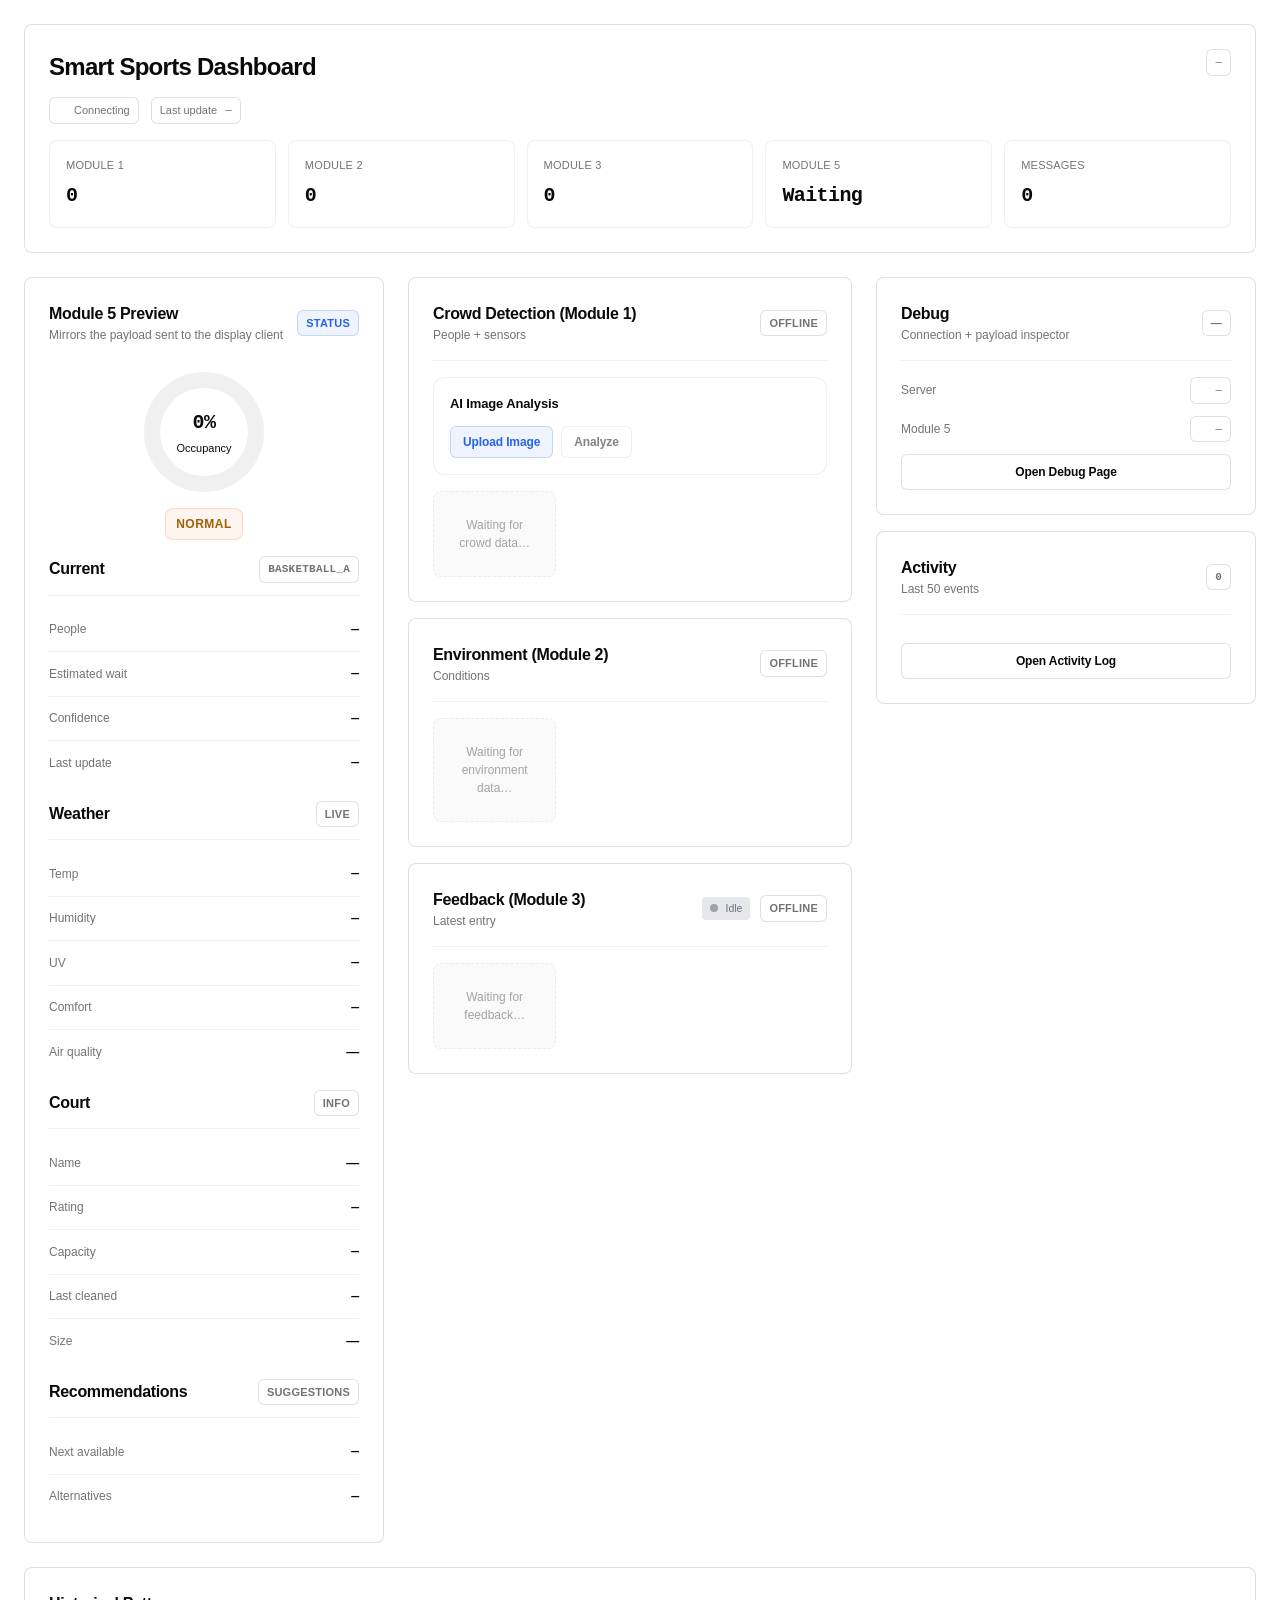
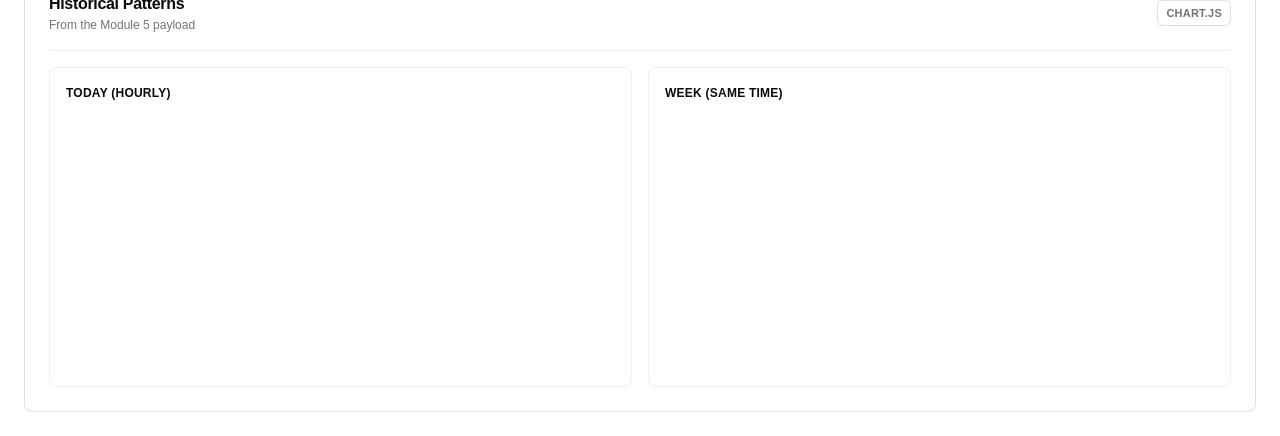
==== commit a2fe695c: "Fix jQuery prepend error: Add missing log container element and null checks" ====
--- a/Assignment/group_project/templates/index.html
+++ b/Assignment/group_project/templates/index.html
@@ -850,6 +850,7 @@
           </div>
           <span class="badge muted mono" id="log-count">0</span>
         </div>
+        <div class="log" id="log"></div>
         <a href="/debug" class="btn" style="width: 100%; text-align: center; text-decoration: none; display: block; margin-top: var(--s12);">
           Open Activity Log
         </a>
@@ -918,12 +919,19 @@
 
     function log(message){
       const el = document.getElementById("log");
+      if(!el) {
+        console.warn("Log element not found, message:", message);
+        return;
+      }
       const item = document.createElement("div");
       item.className = "logItem";
       item.innerHTML = `<span class="logTime">[${nowTime()}]</span>${escapeHtml(message)}`;
       el.prepend(item);
       while(el.children.length > 50) el.removeChild(el.lastChild);
-      document.getElementById("log-count").textContent = String(Math.min(el.children.length, 50));
+      const logCountEl = document.getElementById("log-count");
+      if(logCountEl) {
+        logCountEl.textContent = String(Math.min(el.children.length, 50));
+      }
     }
 
     function escapeHtml(str){
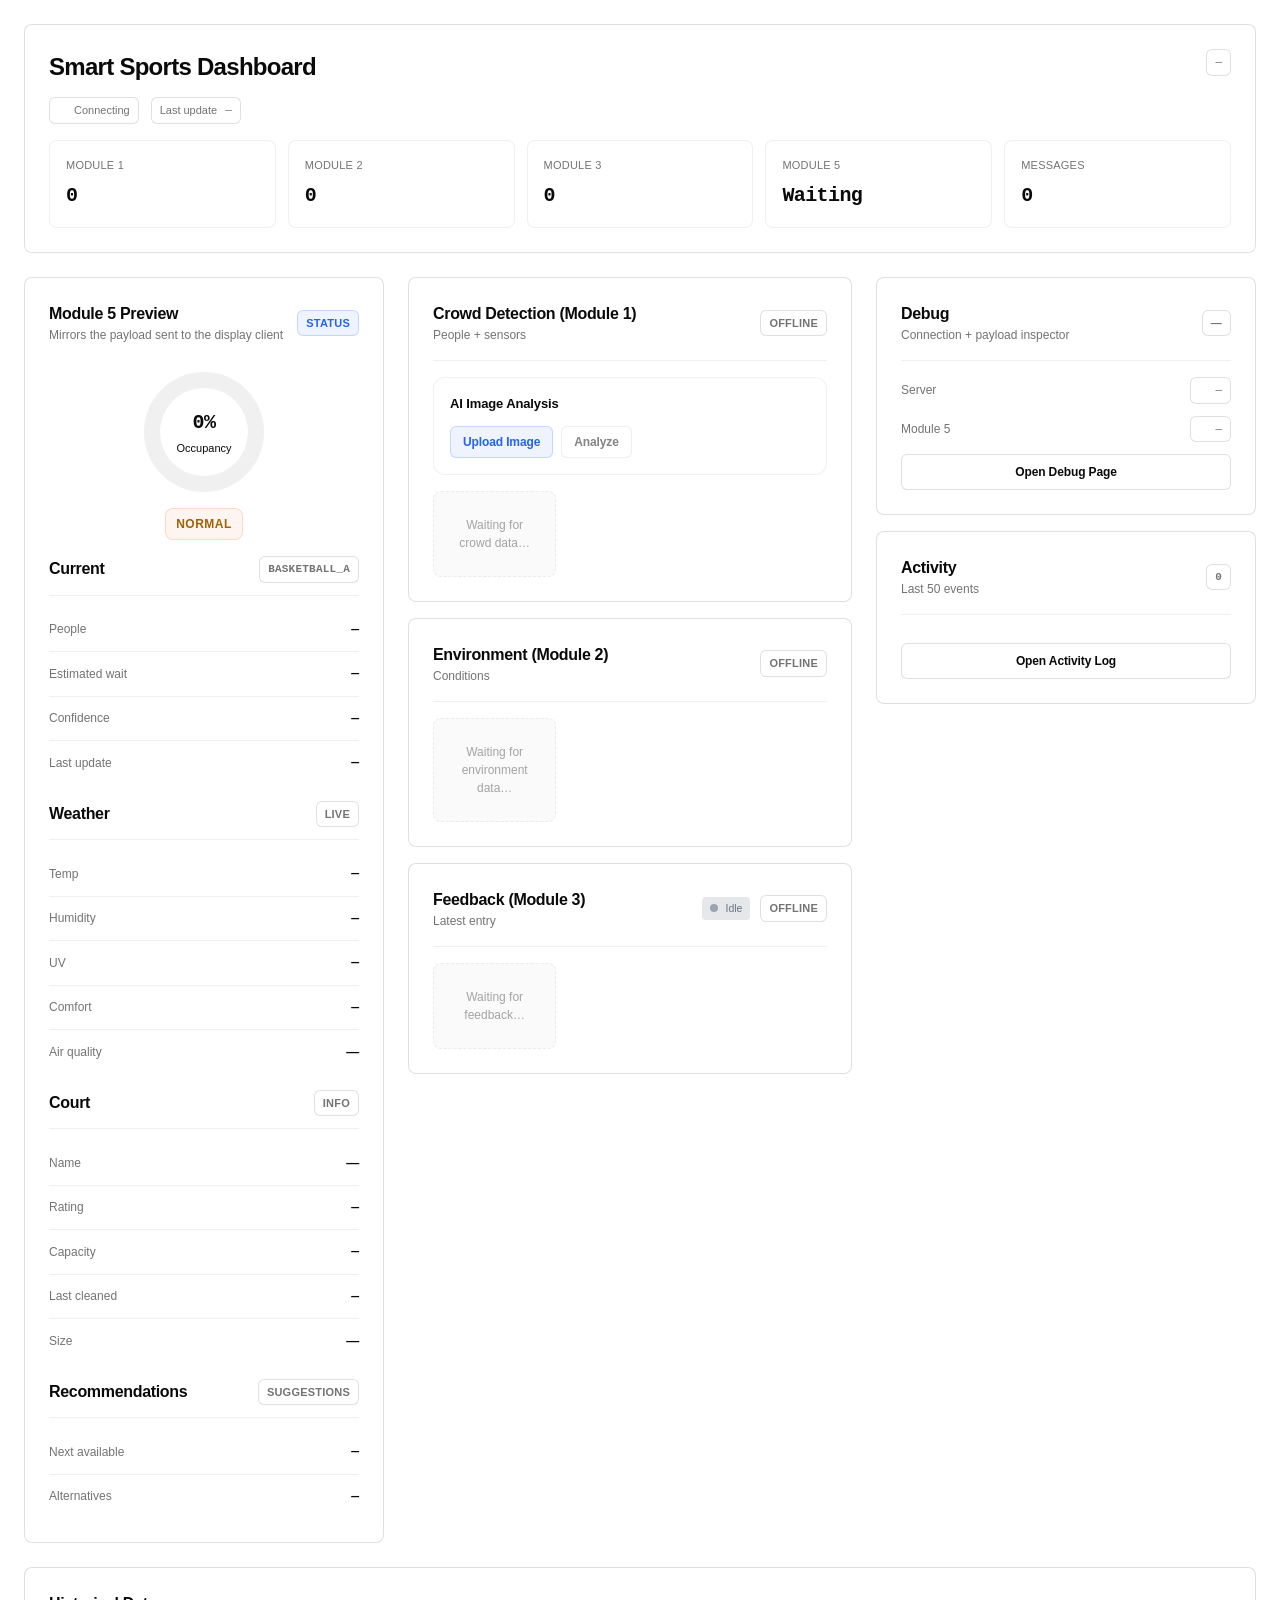
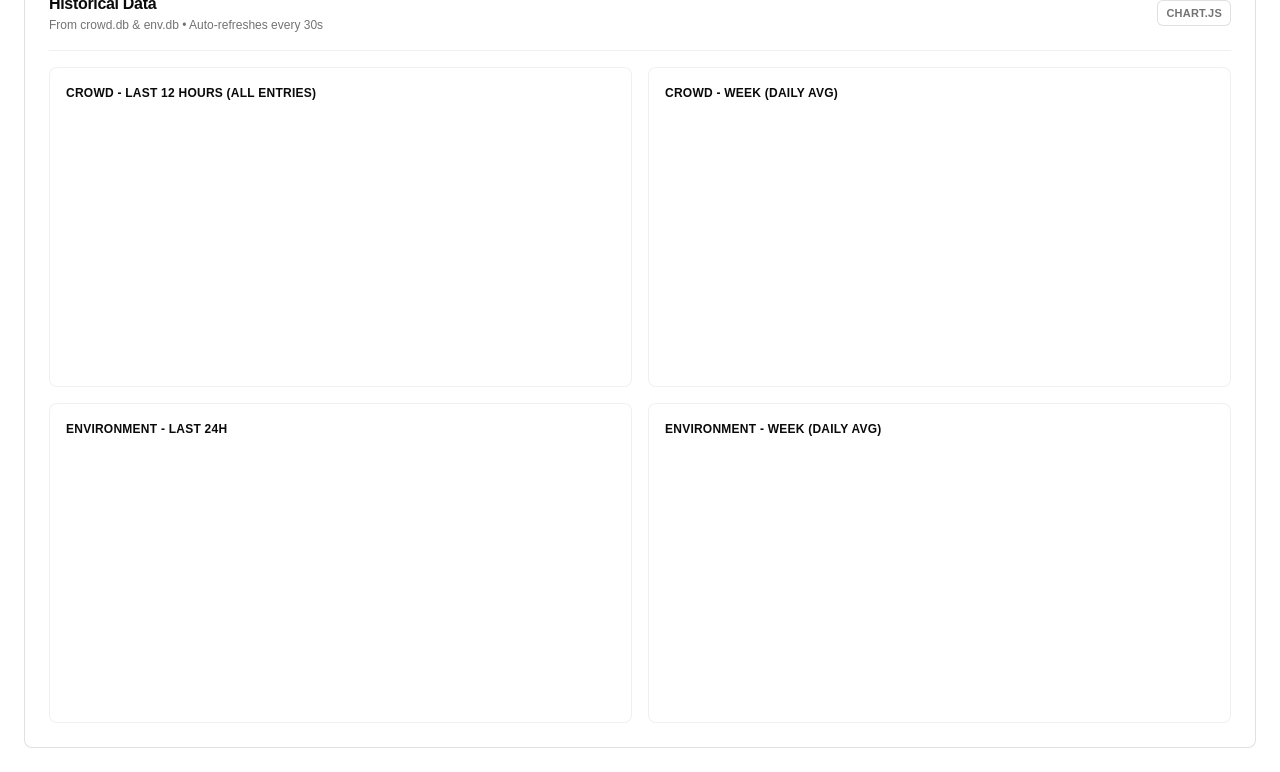
==== commit b76ba86b: "Rework charts system to use persistent database storage - Separate database files for each data type" ====
--- a/Assignment/group_project/templates/index.html
+++ b/Assignment/group_project/templates/index.html
@@ -557,7 +557,12 @@
       grid-template-columns: repeat(2, minmax(0, 1fr));
       gap: var(--s16);
     }
-    @media (max-width: 900px){ .chartsGrid{ grid-template-columns: 1fr; } }
+    @media (max-width: 1200px){ 
+      .chartsGrid{ grid-template-columns: repeat(2, minmax(0, 1fr)); } 
+    }
+    @media (max-width: 900px){ 
+      .chartsGrid{ grid-template-columns: 1fr; } 
+    }
     .chartBox{
       border: 0.5px solid var(--borderSubtle);
       border-radius: var(--r8);
@@ -567,6 +572,8 @@
       display:flex;
       flex-direction:column;
       min-width:0;
+      position: relative;
+      overflow: hidden;
     }
     .chartTitle{
       font-size: 12px;
@@ -581,11 +588,19 @@
       position: relative;
       flex: 1 1 auto;
       min-height: 0;
+      width: 100%;
+      height: 100%;
+      overflow: hidden;
+      box-sizing: border-box;
     }
     canvas.chartCanvas{
       width: 100% !important;
       height: 100% !important;
       display:block;
+      position: relative;
+      max-width: 100%;
+      max-height: 100%;
+      box-sizing: border-box;
     }
 
     /* Tiny motion */
@@ -787,7 +802,7 @@
           </div>
         </div>
         <div id="m3-stats" style="margin-bottom: 15px; display: none;">
-          <div style="background: white; padding: 15px; border-radius: 8px; border: 1px solid var(--borderSubtle);">
+          <div style="background: white; padding: 15px; border-radius: 8px; border: 1px solid var(--borderSubtle); position: relative; z-index: 1;">
             <div style="display: grid; grid-template-columns: repeat(4, 1fr); gap: 15px; margin-bottom: 15px;">
               <div>
                 <div style="font-size: 0.85em; color: var(--muted); margin-bottom: 5px;">Average Rating</div>
@@ -806,7 +821,7 @@
                 <div id="m3-last-interaction" style="font-size: 1.2em; font-weight: 600; color: var(--text);">—</div>
               </div>
             </div>
-            <div id="m3-chart" style="margin-top: 15px;">
+            <div id="m3-chart" style="margin-top: 15px; max-height: 300px; overflow-y: auto; overflow-x: hidden; position: relative; z-index: 1;">
               <!-- Rating distribution chart will be rendered here -->
             </div>
           </div>
@@ -861,22 +876,34 @@
     <div class="card charts">
       <div class="cardHeader">
         <div>
-          <p class="title">Historical Patterns</p>
-          <p class="subtitle">From the Module 5 payload</p>
+          <p class="title">Historical Data</p>
+          <p class="subtitle">From crowd.db & env.db • Auto-refreshes every 30s</p>
         </div>
         <span class="badge muted">Chart.js</span>
       </div>
       <div class="chartsGrid">
         <div class="chartBox">
-          <div class="chartTitle">Today (hourly)</div>
+          <div class="chartTitle">Crowd - Last 12 Hours (all entries)</div>
           <div class="chartStage">
-            <canvas id="chart-hourly" class="chartCanvas"></canvas>
+            <canvas id="chart-crowd-hourly"></canvas>
           </div>
         </div>
         <div class="chartBox">
-          <div class="chartTitle">Week (same time)</div>
+          <div class="chartTitle">Crowd - Week (daily avg)</div>
           <div class="chartStage">
-            <canvas id="chart-weekly" class="chartCanvas"></canvas>
+            <canvas id="chart-crowd-weekly"></canvas>
+          </div>
+        </div>
+        <div class="chartBox">
+          <div class="chartTitle">Environment - Last 24h</div>
+          <div class="chartStage">
+            <canvas id="chart-env-recent"></canvas>
+          </div>
+        </div>
+        <div class="chartBox">
+          <div class="chartTitle">Environment - Week (daily avg)</div>
+          <div class="chartStage">
+            <canvas id="chart-env-weekly"></canvas>
           </div>
         </div>
       </div>
@@ -900,7 +927,13 @@
       mockInterval: 30,
       pollInterval: null,
       lastDataHash: null,
-      charts: { hourly: null, weekly: null },
+      lastVideoFrameLog: null,  // Track last time we logged video frame reception (for throttling)
+      charts: { 
+        crowdHourly: null, 
+        crowdWeekly: null, 
+        envRecent: null, 
+        envWeekly: null 
+      },
       module3: {
         lastRatingTimestamp: null,  // ISO timestamp string
         latestRating: null
@@ -998,7 +1031,6 @@
         }
         // Check if this is a disconnect signal
         if(data.disconnected) {
-          console.log("Module 5 disconnect signal received");
           // Clear Module 5 preview
           document.getElementById("kpi-m5").textContent = "Waiting";
           setDot("dot-m5", "offline");
@@ -1049,11 +1081,8 @@
         
         // If incoming data is all zeros/empty and we have existing valid data, preserve existing data
         if(incomingPeopleCount === 0 && incomingOccupancy === 0 && existingPeopleCount > 0 && !data.disconnected) {
-          console.log("Ignoring empty Module 5 update (preserving existing data with", existingPeopleCount, "people)");
           return; // Don't update with empty data
         }
-        
-        console.log("Updating Module 5 preview with data:", data);
         state.latestModule5 = data;
         bumpMsg();
 
@@ -1129,8 +1158,7 @@
 
       // Inspector moved to /debug page
 
-      // charts
-      if(data.patterns) updateChartsFromModule5(data);
+      // Charts auto-refresh from database every 30s
       } catch(error) {
         console.error("Error updating Module 5 preview:", error, data);
         log(`Error updating Module 5 preview: ${error.message}`);
@@ -1242,6 +1270,8 @@
       }
     }
 
+    // Charts now load from database - removed in-memory environment history
+
     function renderEnvironment(data){
       if(!data) {
         console.warn("renderEnvironment called with no data");
@@ -1254,6 +1284,7 @@
       state.health.m2.source = src;
       state.health.m2.mode = (src && String(src).toLowerCase().includes("mock")) ? "mock" : "active";
       setModuleStatus("m2-status", state.health.m2.mode, state.health.m2.mode === "mock" ? "simulated" : "data");
+      
       const html = [
         metricTile("Temperature", d.temperature_c != null ? `${d.temperature_c}°C` : "—", true),
         metricTile("Humidity", d.humidity_percent != null ? `${d.humidity_percent}%` : "—", true),
@@ -1381,10 +1412,8 @@
         return;
       }
       
-      // Get max count for scaling
       const maxCount = Math.max(...Object.values(distribution));
-      
-      let chartHTML = '<div style="font-size: 0.85em; color: var(--muted); margin-bottom: 10px;">Rating Distribution</div>';
+      let chartHTML = '<div style="font-size: 0.85em; color: var(--muted); margin-bottom: 10px; position: relative; z-index: 1;">Rating Distribution</div>';
       
       // Create bars for ratings 1-6
       for(let rating = 1; rating <= 6; rating++) {
@@ -1393,14 +1422,14 @@
         const barWidth = maxCount > 0 ? (count / maxCount * 100) : 0;
         
         chartHTML += `
-          <div style="display: flex; align-items: center; margin-bottom: 8px;">
-            <div style="width: 30px; font-weight: 600; color: var(--text);">${rating}</div>
-            <div style="flex: 1; margin: 0 10px;">
+          <div style="display: flex; align-items: center; margin-bottom: 8px; position: relative; z-index: 1;">
+            <div style="width: 30px; font-weight: 600; color: var(--text); flex-shrink: 0;">${rating}</div>
+            <div style="flex: 1; margin: 0 10px; min-width: 0;">
               <div style="background: var(--borderSubtle); height: 20px; border-radius: 4px; overflow: hidden;">
                 <div style="background: ${rating >= 4 ? '#10b981' : rating >= 3 ? '#f59e0b' : '#ef4444'}; height: 100%; width: ${barWidth}%; transition: width 0.3s;"></div>
               </div>
             </div>
-            <div style="width: 60px; text-align: right; font-size: 0.85em; color: var(--text);">
+            <div style="width: 60px; text-align: right; font-size: 0.85em; color: var(--text); flex-shrink: 0;">
               ${count} (${percentage.toFixed(0)}%)
             </div>
           </div>
@@ -1410,59 +1439,489 @@
       container.innerHTML = chartHTML;
     }
 
-    // Chart.js: create once, update data only. Fixed-size parent prevents infinite resize loops.
+    // === CHART DATA LOADING FROM DATABASES ===
+    
+    async function loadCrowdHourlyChart() {
+      try {
+        const response = await fetch('/api/charts/crowd?hours=12&limit=500');
+        const result = await response.json();
+        
+        if(!result.data || result.data.length === 0) {
+          console.log("No crowd data for hourly chart");
+          return;
+        }
+        
+        // Show every individual entry from the last 12 hours
+        const labels = result.data.map(entry => {
+          const d = new Date(entry.timestamp);
+          return d.toLocaleTimeString([], {hour: '2-digit', minute: '2-digit'});
+        });
+        
+        const values = result.data.map(entry => {
+          const peopleCount = entry.people_count || 0;
+          return peopleCount; // Show actual count, not percentage
+        });
+        
+        if(state.charts.crowdHourly) {
+          state.charts.crowdHourly.data.labels = labels;
+          state.charts.crowdHourly.data.datasets[0].data = values;
+          state.charts.crowdHourly.update('none');
+        }
+      } catch(error) {
+        console.error("Error loading crowd hourly chart:", error);
+      }
+    }
+    
+    async function loadCrowdWeeklyChart() {
+      try {
+        const response = await fetch('/api/charts/crowd?hours=168&limit=2000');
+        const result = await response.json();
+        
+        if(!result.data || result.data.length === 0) {
+          console.log("No crowd data for weekly chart");
+          return;
+        }
+        
+        // Group by day of week
+        const dayMap = {0: [], 1: [], 2: [], 3: [], 4: [], 5: [], 6: []};
+        result.data.forEach(entry => {
+          const dayOfWeek = new Date(entry.timestamp).getDay();
+          dayMap[dayOfWeek].push(entry.people_count || 0);
+        });
+        
+        // Calculate averages for Mon-Sun
+        const values = [1,2,3,4,5,6,0].map(day => {
+          const counts = dayMap[day];
+          if(counts.length === 0) return 0;
+          const avg = counts.reduce((a,b) => a+b, 0) / counts.length;
+          return Math.round(Math.min(100, (avg / 10) * 100));
+        });
+        
+        if(state.charts.crowdWeekly) {
+          state.charts.crowdWeekly.data.datasets[0].data = values;
+          state.charts.crowdWeekly.update('none');
+        }
+      } catch(error) {
+        console.error("Error loading crowd weekly chart:", error);
+      }
+    }
+    
+    async function loadEnvRecentChart() {
+      try {
+        const response = await fetch('/api/charts/environment?hours=24&limit=1000');
+        const result = await response.json();
+        
+        if(!result.data || result.data.length === 0) {
+          console.log("No environment data for recent chart");
+          return;
+        }
+        
+        const labels = result.data.map(e => {
+          const d = new Date(e.timestamp);
+          return d.toLocaleTimeString([], {hour: '2-digit', minute: '2-digit'});
+        });
+        
+        if(state.charts.envRecent) {
+          state.charts.envRecent.data.labels = labels;
+          state.charts.envRecent.data.datasets[0].data = result.data.map(e => e.temperature_c);
+          state.charts.envRecent.data.datasets[1].data = result.data.map(e => e.humidity_percent);
+          state.charts.envRecent.data.datasets[2].data = result.data.map(e => e.uv_index);
+          state.charts.envRecent.data.datasets[3].data = result.data.map(e => e.comfort_score);
+          state.charts.envRecent.update('none');
+        }
+      } catch(error) {
+        console.error("Error loading environment recent chart:", error);
+      }
+    }
+    
+    async function loadEnvWeeklyChart() {
+      try {
+        const response = await fetch('/api/charts/environment?hours=168&limit=2000');
+        const result = await response.json();
+        
+        if(!result.data || result.data.length === 0) {
+          console.log("No environment data for weekly chart");
+          return;
+        }
+        
+        // Group by day
+        const dayMap = {};
+        result.data.forEach(entry => {
+          const d = new Date(entry.timestamp);
+          const key = d.toLocaleDateString('en-US', {month: 'short', day: 'numeric'});
+          if(!dayMap[key]) {
+            dayMap[key] = {temp: [], humidity: [], uv: [], comfort: []};
+          }
+          if(entry.temperature_c != null) dayMap[key].temp.push(entry.temperature_c);
+          if(entry.humidity_percent != null) dayMap[key].humidity.push(entry.humidity_percent);
+          if(entry.uv_index != null) dayMap[key].uv.push(entry.uv_index);
+          if(entry.comfort_score != null) dayMap[key].comfort.push(entry.comfort_score);
+        });
+        
+        const labels = Object.keys(dayMap);
+        const avg = (arr) => arr.length > 0 ? arr.reduce((a,b) => a+b, 0) / arr.length : null;
+        
+        if(state.charts.envWeekly) {
+          state.charts.envWeekly.data.labels = labels;
+          state.charts.envWeekly.data.datasets[0].data = labels.map(k => avg(dayMap[k].temp));
+          state.charts.envWeekly.data.datasets[1].data = labels.map(k => avg(dayMap[k].humidity));
+          state.charts.envWeekly.data.datasets[2].data = labels.map(k => avg(dayMap[k].uv));
+          state.charts.envWeekly.data.datasets[3].data = labels.map(k => avg(dayMap[k].comfort));
+          state.charts.envWeekly.update('none');
+        }
+      } catch(error) {
+        console.error("Error loading environment weekly chart:", error);
+      }
+    }
+    
+    async function loadRatingChart() {
+      try {
+        console.log("[Rating] Loading rating chart...");
+        const response = await fetch('/api/charts/rating?days=365&limit=10000');
+        
+        if(!response.ok) {
+          console.error("[Rating] API request failed:", response.status);
+          return;
+        }
+        
+        const result = await response.json();
+        console.log("[Rating] API response:", result);
+        
+        if(!result.data || result.data.length === 0) {
+          console.log("[Rating] No rating data in response");
+          return;
+        }
+        
+        console.log("[Rating] Processing", result.count, "entries");
+        
+        // Extract ratings
+        const ratings = result.data.map(r => r.rating).filter(r => r !== null && r !== undefined);
+        console.log("[Rating] Filtered ratings:", ratings);
+        
+        if(ratings.length === 0) {
+          console.log("[Rating] No valid ratings after filtering");
+          return;
+        }
+        
+        // Calculate statistics
+        const totalRatings = ratings.length;
+        const averageRating = ratings.reduce((a, b) => a + b, 0) / totalRatings;
+        const latestRating = ratings[0]; // First entry (newest)
+        
+        // Calculate distribution
+        const ratingDistribution = {};
+        for(let i = 1; i <= 6; i++) {
+          ratingDistribution[i] = ratings.filter(r => r === i).length;
+        }
+        
+        console.log("[Rating] Stats:", {
+          total: totalRatings,
+          average: averageRating.toFixed(2),
+          latest: latestRating,
+          distribution: ratingDistribution
+        });
+        
+        // Update UI elements
+        const avgElement = document.getElementById("m3-average");
+        const totalElement = document.getElementById("m3-total");
+        const latestRatingElement = document.getElementById("m3-latest-rating");
+        const lastInteractionElement = document.getElementById("m3-last-interaction");
+        const chartElement = document.getElementById("m3-chart");
+        
+        console.log("[Rating] UI elements found:", {
+          avg: !!avgElement,
+          total: !!totalElement,
+          latest: !!latestRatingElement,
+          lastInteraction: !!lastInteractionElement,
+          chart: !!chartElement
+        });
+        
+        if(avgElement) {
+          avgElement.textContent = averageRating.toFixed(2);
+          avgElement.style.color = averageRating >= 4 ? "#10b981" : averageRating >= 3 ? "#f59e0b" : "#ef4444";
+          console.log("[Rating] Updated average element");
+        }
+        
+        if(totalElement) {
+          totalElement.textContent = totalRatings;
+          console.log("[Rating] Updated total element");
+        }
+        
+        if(latestRatingElement) {
+          const stars = "★".repeat(Math.max(0, Number(latestRating)));
+          latestRatingElement.innerHTML = `${stars} <span style="font-size: 0.6em; color: var(--muted);">(${latestRating}/6)</span>`;
+          latestRatingElement.style.color = latestRating >= 4 ? "#10b981" : latestRating >= 3 ? "#f59e0b" : "#ef4444";
+          console.log("[Rating] Updated latest rating element");
+        }
+        
+        if(lastInteractionElement && result.data[0]) {
+          const lastTime = new Date(result.data[0].timestamp);
+          const timeDiff = (Date.now() - lastTime.getTime()) / 1000; // seconds
+          let timeText;
+          if(timeDiff < 60) timeText = `${Math.floor(timeDiff)}s ago`;
+          else if(timeDiff < 3600) timeText = `${Math.floor(timeDiff / 60)}m ago`;
+          else if(timeDiff < 86400) timeText = `${Math.floor(timeDiff / 3600)}h ago`;
+          else timeText = `${Math.floor(timeDiff / 86400)}d ago`;
+          lastInteractionElement.textContent = timeText;
+          console.log("[Rating] Updated last interaction:", timeText);
+        }
+        
+        // Render chart
+        if(chartElement) {
+          console.log("[Rating] Rendering chart...");
+          renderRatingChart(chartElement, ratingDistribution, totalRatings);
+          console.log("[Rating] Chart rendered");
+        } else {
+          console.warn("[Rating] Chart element not found!");
+        }
+        
+        console.log("[Rating] ✓ Rating chart loaded successfully");
+      } catch(error) {
+        console.error("[Rating] ✗ Error loading rating chart:", error);
+        console.error(error.stack);
+      }
+    }
+    
+    async function loadAllCharts() {
+      console.log("Loading all charts from databases...");
+      await Promise.all([
+        loadCrowdHourlyChart(),
+        loadCrowdWeeklyChart(),
+        loadEnvRecentChart(),
+        loadEnvWeeklyChart(),
+        loadRatingChart()
+      ]);
+      console.log("All charts loaded");
+    }
+
     function initCharts(){
-      const hourly = document.getElementById("chart-hourly");
-      const weekly = document.getElementById("chart-weekly");
-
-      const common = {
-        responsive: true,
-        maintainAspectRatio: false,
-        animation: false,
-        plugins: { legend: { display: false }, tooltip: { enabled: true } },
-        scales: {
-          y: { beginAtZero: true, max: 100, ticks: { callback: (v)=> `${v}%` } }
-        }
-      };
-
-      state.charts.hourly = new Chart(hourly, {
-        type: "line",
-        data: { labels: [], datasets: [{ data: [], borderColor: getComputedStyle(document.documentElement).getPropertyValue("--accent").trim(), backgroundColor: "rgba(37,99,235,0.12)", fill: true, tension: 0.35 }] },
-        options: common
+      console.log("=== INITIALIZING CHARTS ===");
+      
+      // Check if Chart.js is loaded
+      if(typeof Chart === 'undefined') {
+        console.error("Chart.js is not loaded!");
+        return;
+      }
+      console.log("Chart.js version:", Chart.version);
+      
+      // Crowd - Hourly (Last 12 Hours)
+      const crowdHourly = document.getElementById("chart-crowd-hourly");
+      if(crowdHourly) {
+        state.charts.crowdHourly = new Chart(crowdHourly, {
+          type: "line",
+          data: {
+            labels: [],
+            datasets: [{
+              label: "People Count",
+              data: [],
+              borderColor: "#2563eb",
+              backgroundColor: "rgba(37,99,235,0.1)",
+              fill: true,
+              tension: 0.3,
+              pointRadius: 3,
+              pointHoverRadius: 5
+            }]
+          },
+          options: {
+            responsive: true,
+            maintainAspectRatio: false,
+            plugins: {
+              legend: { display: false },
+              tooltip: { 
+                callbacks: {
+                  label: (ctx) => `People: ${ctx.parsed.y}`
+                }
+              }
+            },
+            scales: {
+              y: { 
+                beginAtZero: true,
+                title: { display: true, text: "People Count" },
+                ticks: { stepSize: 1 }
+              },
+              x: {
+                ticks: {
+                  maxRotation: 45,
+                  minRotation: 45,
+                  maxTicksLimit: 20
+                }
+              }
+            }
+          }
+        });
+      }
+      
+      // Crowd - Weekly
+      const crowdWeekly = document.getElementById("chart-crowd-weekly");
+      if(crowdWeekly) {
+        state.charts.crowdWeekly = new Chart(crowdWeekly, {
+          type: "bar",
+          data: {
+            labels: ["Mon","Tue","Wed","Thu","Fri","Sat","Sun"],
+            datasets: [{
+              label: "Avg Occupancy",
+              data: [],
+              backgroundColor: "rgba(37,99,235,0.7)"
+            }]
+          },
+          options: {
+            responsive: true,
+            maintainAspectRatio: false,
+            plugins: {
+              legend: { display: false },
+              tooltip: { 
+                callbacks: {
+                  label: (ctx) => `Avg Occupancy: ${ctx.parsed.y}%`
+                }
+              }
+            },
+            scales: {
+              y: { 
+                beginAtZero: true, 
+                max: 100,
+                title: { display: true, text: "Occupancy %" }
+              }
+            }
+          }
+        });
+      }
+      
+      // Environment - Recent (24h)
+      const envRecent = document.getElementById("chart-env-recent");
+      if(envRecent) {
+        state.charts.envRecent = new Chart(envRecent, {
+          type: "line",
+          data: {
+            labels: [],
+            datasets: [
+              {
+                label: "Temp (°C)",
+                data: [],
+                borderColor: "#ef4444",
+                backgroundColor: "rgba(239,68,68,0.1)",
+                tension: 0.3
+              },
+              {
+                label: "Humidity (%)",
+                data: [],
+                borderColor: "#3b82f6",
+                backgroundColor: "rgba(59,130,246,0.1)",
+                tension: 0.3
+              },
+              {
+                label: "UV",
+                data: [],
+                borderColor: "#f59e0b",
+                backgroundColor: "rgba(245,158,11,0.1)",
+                tension: 0.3
+              },
+              {
+                label: "Comfort",
+                data: [],
+                borderColor: "#10b981",
+                backgroundColor: "rgba(16,185,129,0.1)",
+                tension: 0.3
+              }
+            ]
+          },
+          options: {
+            responsive: true,
+            maintainAspectRatio: false,
+            plugins: {
+              legend: {
+                display: true,
+                position: "top",
+                labels: {
+                  usePointStyle: true,
+                  font: { size: 10 },
+                  boxWidth: 8,
+                  padding: 8
+                }
+              }
+            },
+            scales: {
+              y: { beginAtZero: true }
+            }
+          }
+        });
+      }
+      
+      // Environment - Weekly
+      const envWeekly = document.getElementById("chart-env-weekly");
+      if(envWeekly) {
+        state.charts.envWeekly = new Chart(envWeekly, {
+          type: "line",
+          data: {
+            labels: [],
+            datasets: [
+              {
+                label: "Temp (°C)",
+                data: [],
+                borderColor: "#ef4444",
+                tension: 0.3
+              },
+              {
+                label: "Humidity (%)",
+                data: [],
+                borderColor: "#3b82f6",
+                tension: 0.3
+              },
+              {
+                label: "UV",
+                data: [],
+                borderColor: "#f59e0b",
+                tension: 0.3
+              },
+              {
+                label: "Comfort",
+                data: [],
+                borderColor: "#10b981",
+                tension: 0.3
+              }
+            ]
+          },
+          options: {
+            responsive: true,
+            maintainAspectRatio: false,
+            plugins: {
+              legend: {
+                display: true,
+                position: "top",
+                labels: {
+                  usePointStyle: true,
+                  font: { size: 10 },
+                  boxWidth: 8,
+                  padding: 8
+                }
+              }
+            },
+            scales: {
+              y: { beginAtZero: true }
+            }
+          }
+        });
+      }
+      
+      console.log("=== CHARTS INITIALIZED SUCCESSFULLY ===");
+      console.log("Chart objects created:", {
+        crowdHourly: !!state.charts.crowdHourly,
+        crowdWeekly: !!state.charts.crowdWeekly,
+        envRecent: !!state.charts.envRecent,
+        envWeekly: !!state.charts.envWeekly
       });
-
-      state.charts.weekly = new Chart(weekly, {
-        type: "bar",
-        data: { labels: ["Mon","Tue","Wed","Thu","Fri","Sat","Sun"], datasets: [{ data: [], backgroundColor: "rgba(37,99,235,0.75)" }] },
-        options: common
-      });
+      
+      // Load initial data from databases
+      console.log("=== CALLING loadAllCharts() ===");
+      loadAllCharts();
+      
+      // Refresh every 30 seconds
+      console.log("=== SETTING UP 30s REFRESH INTERVAL ===");
+      setInterval(loadAllCharts, 30000);
     }
 
     function updateChartsFromModule5(data){
-      const patterns = data && data.patterns ? data.patterns : null;
-      if(!patterns || !state.charts.hourly || !state.charts.weekly) return;
-
-      if(Array.isArray(patterns.today_hourly)){
-        const labels = patterns.today_hourly.map(h => {
-          const hr = Number(h.hour);
-          const hour = (hr % 12) || 12;
-          const ampm = hr >= 12 ? "PM" : "AM";
-          return `${hour}${ampm}`;
-        });
-        const vals = patterns.today_hourly.map(h => Math.round(Number(h.occupancy || 0) * 100));
-        state.charts.hourly.data.labels = labels;
-        state.charts.hourly.data.datasets[0].data = vals;
-        state.charts.hourly.update("none");
-      }
-      if(Array.isArray(patterns.week_same_time)){
-        // Map occupancy values, using null for days without data (graph will skip these)
-        const vals = patterns.week_same_time.map(d => {
-          if(d.occupancy === null || d.occupancy === undefined) return null;
-          return Math.round(Number(d.occupancy) * 100);
-        });
-        state.charts.weekly.data.datasets[0].data = vals;
-        state.charts.weekly.update("none");
-      }
+      // Refresh charts when new data arrives
+      loadAllCharts();
     }
 
     // Custom select helper
@@ -1580,7 +2039,6 @@
       socket.emit("send_mock_data_once", { scenario: state.mockScenario }, (response) => {
         if(response && response.status === 'success'){
           log(`✓ Mock data sent: ${response.message}`);
-          console.log("Mock data send response:", response);
         } else {
           log("✗ Failed to send mock data");
           console.error("Mock data send failed:", response);
@@ -1595,7 +2053,6 @@
         try {
           const response = await fetch('/api/current_data');
           if(!response.ok) {
-            console.warn("Polling failed:", response.status);
             return;
           }
           const data = await response.json();
@@ -1611,7 +2068,6 @@
           // Only update if data has changed
           if(dataHash !== state.lastDataHash) {
             state.lastDataHash = dataHash;
-            console.log("Data changed, updating UI...");
             
             // Update UI with new data
             if(data.crowd) {
@@ -1625,15 +2081,11 @@
             }
             // Always try to update Module 5 if data exists
             if(data.module5) {
-              console.log("Updating Module 5 preview from polling:", data.module5);
               try {
                 updateModule5Preview(data.module5);
-                console.log("✓ Module 5 preview updated successfully");
               } catch(error) {
                 console.error("Error updating Module 5 preview:", error);
               }
-            } else {
-              console.log("No Module 5 data available (need crowd or environment data)");
             }
           }
         } catch(error) {
@@ -1694,6 +2146,7 @@
       if(snapshot && snapshot.feedback && snapshot.feedback.length){
         renderFeedback(snapshot.feedback[snapshot.feedback.length - 1]);
       }
+      // Rating chart loads via loadAllCharts()
     });
 
     socket.on("module_connected", (data) => {
@@ -1720,6 +2173,14 @@
         state.health.m3.lastSeen = Date.now();
         state.health.m3.mode = "active";
         log(`Module 3 (${id}) connected and active`);
+      } else if(t === 'display') {
+        // Module 5 display connected
+        state.health.m5.lastSeen = Date.now();
+        state.health.m5.mode = "active";
+        document.getElementById("kpi-m5").textContent = "Active";
+        setDot("dot-m5", "online");
+        document.getElementById("dbg-m5").textContent = id || "connected";
+        log(`Module 5 (${id}) connected and active`);
       }
       
       log(`Module connected (${t || "unknown"}: ${id || "unknown"})`);
@@ -1739,7 +2200,6 @@
     });
 
     socket.on("DisplayUpdate", (data) => {
-      console.log("DisplayUpdate event received:", data);
       log("Module 5 display update received");
       if(data){
         updateModule5Preview(data);
@@ -1747,8 +2207,67 @@
         console.warn("DisplayUpdate received but data is null/undefined");
       }
     });
+    
+    // Module 5 display connection events
+    socket.on("module5_display_status", (data) => {
+      const connected = data.connected || false;
+      const count = data.count || 0;
+      const modules = data.modules || [];
+      
+      if(connected && count > 0) {
+        state.health.m5.lastSeen = Date.now();
+        state.health.m5.mode = "active";
+        document.getElementById("kpi-m5").textContent = "Active";
+        setDot("dot-m5", "online");
+        // Show first module ID or count if multiple
+        if(modules.length > 0) {
+          document.getElementById("dbg-m5").textContent = modules[0] + (count > 1 ? ` (+${count-1})` : "");
+        } else {
+          document.getElementById("dbg-m5").textContent = `${count} connected`;
+        }
+        log(`Module 5 display status: ${count} connected`);
+      } else {
+        state.health.m5.mode = "idle";
+        state.health.m5.lastSeen = 0;
+        document.getElementById("kpi-m5").textContent = "Waiting";
+        setDot("dot-m5", "offline");
+        document.getElementById("dbg-m5").textContent = "—";
+        log("Module 5 display status: none connected");
+      }
+    });
+    
+    socket.on("module5_display_connected", (data) => {
+      const moduleId = data.module_id || "unknown";
+      const count = data.count || 0;
+      state.health.m5.lastSeen = Date.now();
+      state.health.m5.mode = "active";
+      document.getElementById("kpi-m5").textContent = "Active";
+      setDot("dot-m5", "online");
+      document.getElementById("dbg-m5").textContent = moduleId;
+      log(`Module 5 display connected: ${moduleId} (${count} total)`);
+    });
+    
+    socket.on("module5_display_disconnected", (data) => {
+      const count = data.count || 0;
+      if(count === 0) {
+        // No Module 5 displays connected anymore
+        state.health.m5.mode = "idle";
+        state.health.m5.lastSeen = 0;
+        document.getElementById("kpi-m5").textContent = "Waiting";
+        setDot("dot-m5", "offline");
+        document.getElementById("dbg-m5").textContent = "—";
+        log("Module 5 display disconnected (none connected)");
+      } else {
+        // Still have other Module 5 displays connected
+        // Update status to show remaining count
+        state.health.m5.lastSeen = Date.now();
+        document.getElementById("kpi-m5").textContent = "Active";
+        setDot("dot-m5", "online");
+        document.getElementById("dbg-m5").textContent = `${count} connected`;
+        log(`Module 5 display disconnected (${count} still connected)`);
+      }
+    });
     socket.on("crowd_update", (data) => {
-      console.log("Crowd update event received:", data);
       log("Crowd update received");
       if(data) {
         // Check if this is a clear signal
@@ -1764,7 +2283,6 @@
         }
         try {
           renderCrowd(data);
-          console.log("✓ Crowd data rendered successfully");
         } catch(error) {
           console.error("Error rendering crowd data:", error);
           log(`Error rendering crowd: ${error.message}`);
@@ -1775,14 +2293,26 @@
     });
     
     socket.on("crowd_video_update", (data) => {
-      console.log("Crowd video update event received:", data);
-      log("Video frame received from " + (data.module_id || "unknown"));
+      const moduleId = data.module_id || "unknown";
+      const hasFrame = !!data.video_frame;
+      const frameSize = data.video_frame ? data.video_frame.length : 0;
       
       // Update module status when video frames are received
       if(data.module_id) {
         state.health.m1.lastSeen = Date.now();
         setModuleStatus("m1-status", "active");
-        log(`Module ${data.module_id} is active (sending video frames)`);
+        state.health.m1.mode = "active";
+        
+        // Throttle logging to avoid spam (log every 3 seconds max)
+        const now = Date.now();
+        if(!state.lastVideoFrameLog || (now - state.lastVideoFrameLog) > 3000) {
+          if(hasFrame) {
+            log(`Module 1 (${moduleId}): Frame received (${Math.round(frameSize/1024)}KB)`);
+          } else {
+            log(`Module 1 (${moduleId}): Update received (no frame)`);
+          }
+          state.lastVideoFrameLog = now;
+        }
       }
       
       // Display video frame image if available
@@ -1797,7 +2327,6 @@
             // Set image source from base64 data
             imageElement.src = "data:image/jpeg;base64," + data.video_frame;
             imageContainer.style.display = "block";
-            console.log("✓ Video frame image displayed");
             
             // Enable analyze button when video frame is available
             const analyzeBtn = document.getElementById("ai-analyze-btn");
@@ -1824,7 +2353,6 @@
       }
     });
     socket.on("environment_update", (data) => {
-      console.log("Environment update event received:", data);
       log("Environment update received");
       if(data) {
         // Check if this is a clear signal
@@ -1839,7 +2367,6 @@
         }
         try {
           renderEnvironment(data);
-          console.log("✓ Environment data rendered successfully");
         } catch(error) {
           console.error("Error rendering environment data:", error);
           log(`Error rendering environment: ${error.message}`);
@@ -1849,12 +2376,10 @@
       }
     });
     socket.on("feedback_update", (data) => {
-      console.log("Feedback update event received:", data);
       log("Feedback update received");
       if(data) {
         try {
           renderFeedback(data);
-          console.log("✓ Feedback data rendered successfully");
         } catch(error) {
           console.error("Error rendering feedback data:", error);
           log(`Error rendering feedback: ${error.message}`);
@@ -1865,7 +2390,6 @@
     });
     
     socket.on("feedback_status_update", (data) => {
-      console.log("Feedback status update received:", data);
       const isActive = data.is_active || false;
       const statusElement = document.getElementById("m3-kiosk-status");
       const indicatorElement = document.getElementById("m3-kiosk-indicator");
@@ -2084,7 +2608,6 @@
     }
     
     socket.on("ai_analysis_result", (data) => {
-      console.log("AI analysis result received:", data);
       if(data.result || data.people_count !== undefined) {
         const result = data.result || data;
         log(`AI Analysis complete: ${result.count || data.people_count || 0} people detected (broadcast from another dashboard)`);
@@ -2105,8 +2628,21 @@
 
     // Boot
     $(document).ready(function(){
+      console.log("=== DOCUMENT READY ===");
+      console.log("jQuery version:", $.fn.jquery);
+      console.log("Chart available:", typeof Chart !== 'undefined');
+      
       wireUi();
-      initCharts();
+      
+      // Initialize charts first
+      console.log("=== ABOUT TO INITIALIZE CHARTS ===");
+      try {
+        initCharts();
+      } catch(error) {
+        console.error("!!! ERROR INITIALIZING CHARTS !!!", error);
+        console.error(error.stack);
+      }
+      
       setDot("dot-m5", "offline");
       document.getElementById("dbg-m5").textContent = "—";
 
@@ -2115,8 +2651,9 @@
       updateKpis();
       log("Dashboard ready");
       
-      // Start polling for data updates every 2 seconds
-      startPolling();
+      // Rating chart loads via loadAllCharts() - no separate call needed
+      
+      // Real-time updates handled via Socket.IO events - no polling needed
 
       // Health tick: if no recent data, show Idle instead of sticking on Active.
       setModuleStatus("m1-status", "idle");
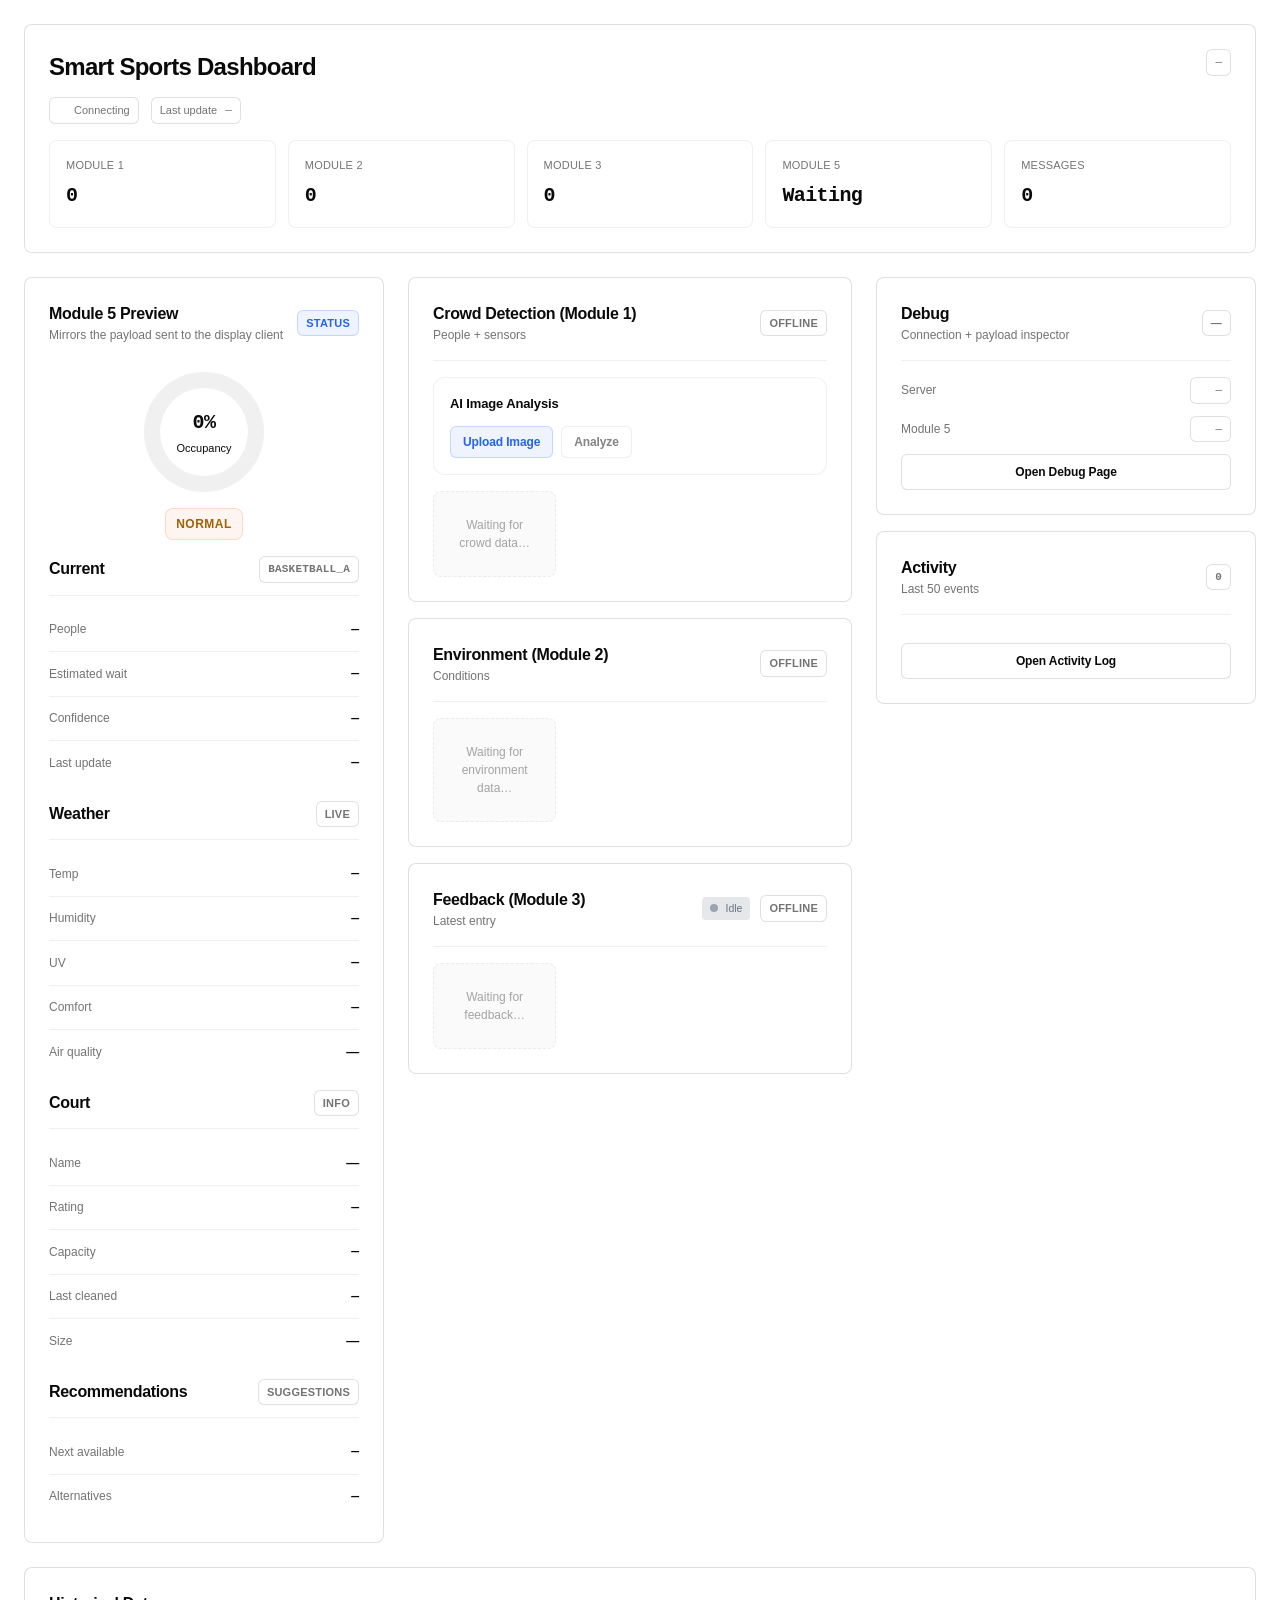
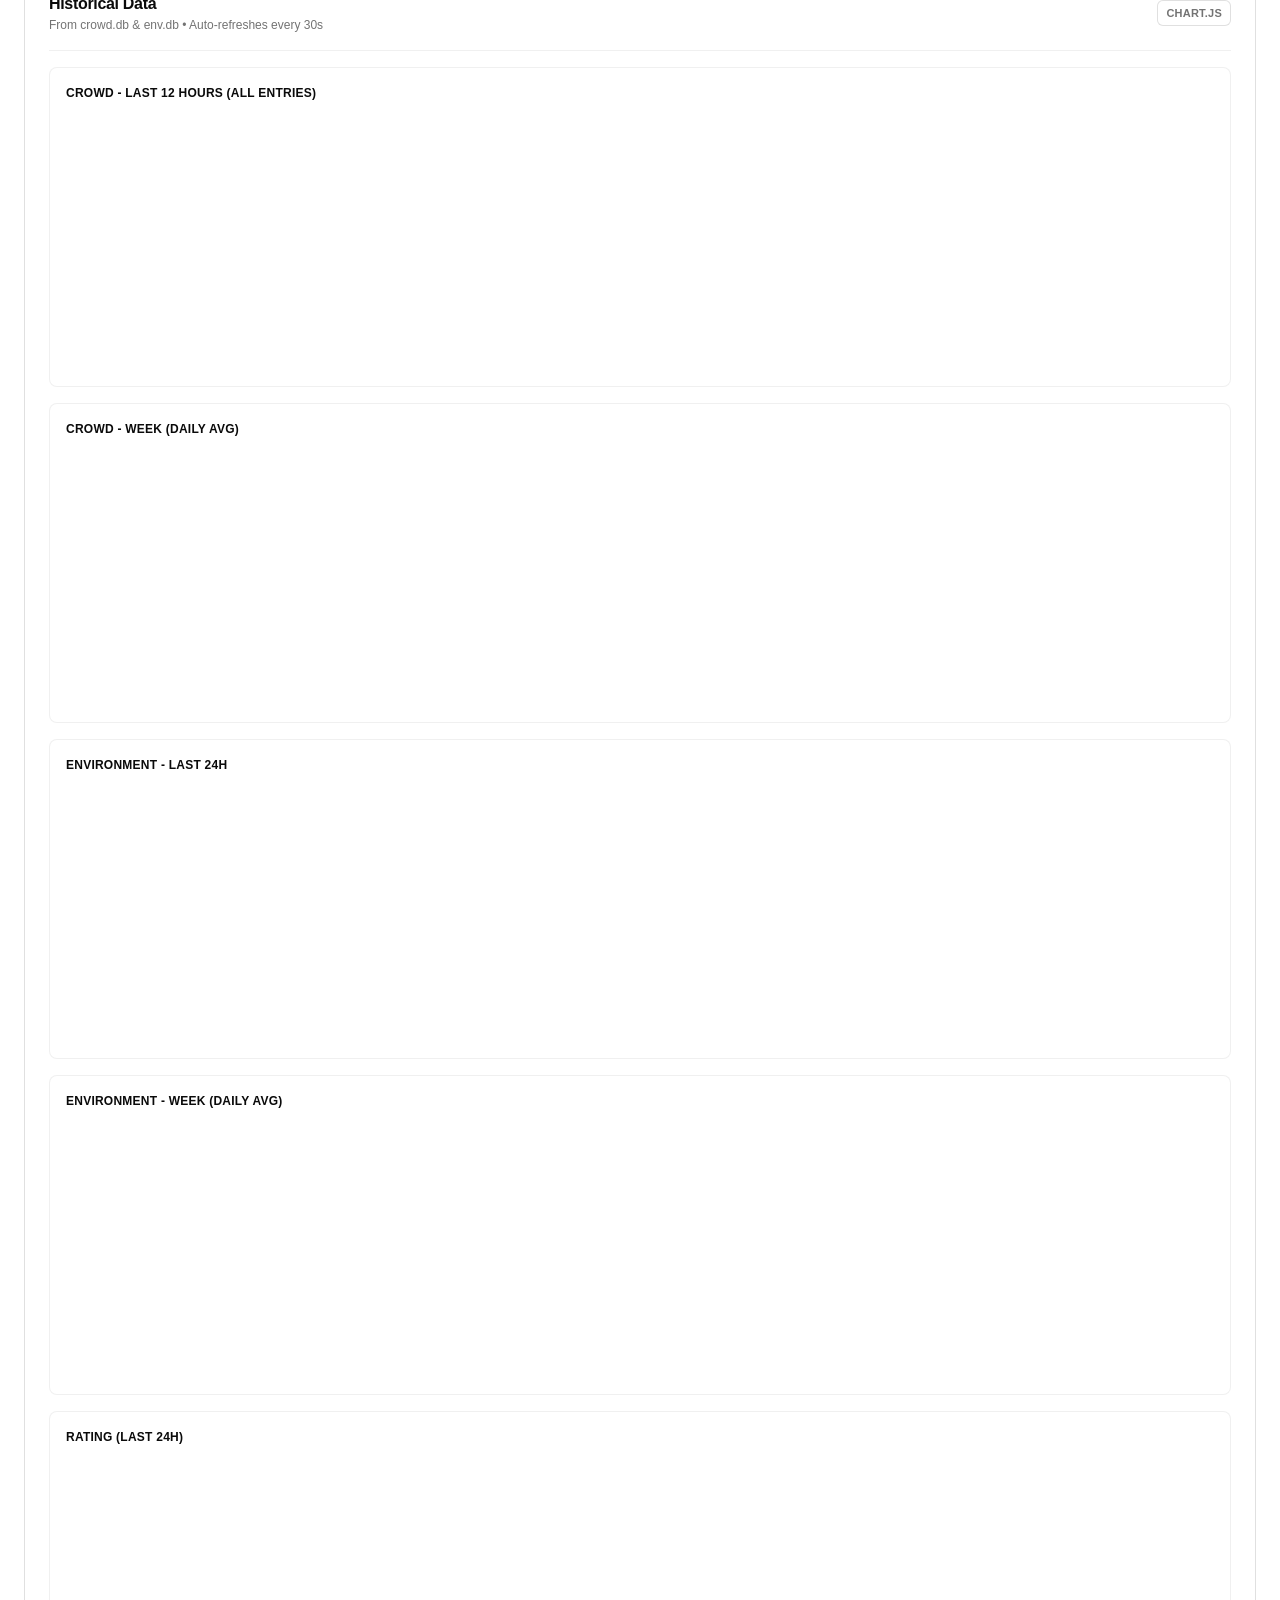
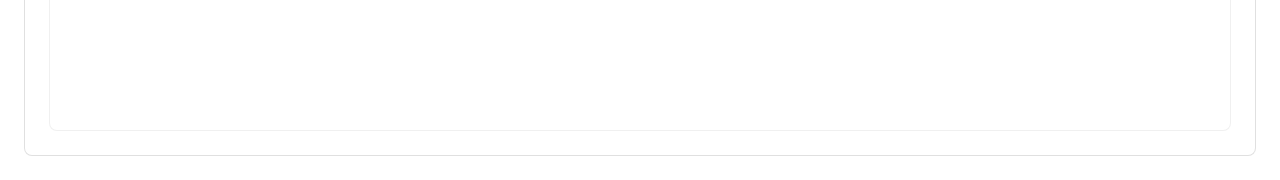
==== commit bfbfda5d: "Charts: stack vertically in single column on all dashboards - index.html, personnel_dashboard.html, " ====
--- a/Assignment/group_project/templates/index.html
+++ b/Assignment/group_project/templates/index.html
@@ -96,6 +96,9 @@
         grid-template-columns: 1fr;
       }
     }
+    @media (max-width: 600px) {
+      .wrap{ padding: var(--s12); gap: var(--s12); }
+    }
 
     /* Cards - Borders-only approach (no shadows) */
     .card {
@@ -191,6 +194,22 @@
     }
     @media (max-width: 900px){
       .kpis{ grid-template-columns: repeat(2, minmax(120px, 1fr)); }
+    }
+    @media (max-width: 600px){
+      .header{ padding: var(--s12) var(--s16); }
+      .headerRow{ flex-direction: column; align-items: stretch; gap: var(--s12); }
+      .headerRow > div:last-child{ display: flex; flex-wrap: wrap; align-items: center; gap: var(--s8); }
+      .brand h1{ font-size: 18px; }
+      .metaRow{ flex-wrap: wrap; gap: var(--s8); }
+      .pill{ font-size: 10px; padding: var(--s4) var(--s6); }
+      .kpis{ grid-template-columns: repeat(2, 1fr); gap: var(--s8); margin-top: var(--s12); }
+      .kpi{ padding: var(--s12); }
+      .kpiLabel{ font-size: 10px; }
+      .kpiValue{ font-size: 16px; }
+      .logout-btn{ padding: var(--s6) var(--s12); font-size: 12px; }
+    }
+    @media (max-width: 380px){
+      .kpis{ grid-template-columns: 1fr; }
     }
     .kpi{
       padding: var(--s16);
@@ -551,17 +570,19 @@
     }
     .logTime{ color: var(--textFaint); margin-right: var(--s8); font-variant-numeric: tabular-nums; }
 
-    /* Charts (fix infinite growth by hard-sizing containers) */
+    /* Charts (fix infinite growth by hard-sizing containers) - single column stack */
     .chartsGrid{
       display:grid;
-      grid-template-columns: repeat(2, minmax(0, 1fr));
+      grid-template-columns: 1fr;
       gap: var(--s16);
     }
-    @media (max-width: 1200px){ 
-      .chartsGrid{ grid-template-columns: repeat(2, minmax(0, 1fr)); } 
-    }
-    @media (max-width: 900px){ 
-      .chartsGrid{ grid-template-columns: 1fr; } 
+    @media (max-width: 600px){
+      .chartsGrid{ gap: var(--s12); }
+      .chartBox{ height: 260px; padding: var(--s12); }
+      .chartTitle{ font-size: 11px; margin-bottom: var(--s8); }
+    }
+    @media (max-width: 380px){
+      .chartBox{ height: 220px; padding: var(--s8); }
     }
     .chartBox{
       border: 0.5px solid var(--borderSubtle);
@@ -906,6 +927,12 @@
             <canvas id="chart-env-weekly"></canvas>
           </div>
         </div>
+        <div class="chartBox">
+          <div class="chartTitle">Rating (last 24h)</div>
+          <div class="chartStage">
+            <canvas id="chart-rating-24h"></canvas>
+          </div>
+        </div>
       </div>
     </div>
   </div>
@@ -932,7 +959,8 @@
         crowdHourly: null, 
         crowdWeekly: null, 
         envRecent: null, 
-        envWeekly: null 
+        envWeekly: null,
+        rating24h: null
       },
       module3: {
         lastRatingTimestamp: null,  // ISO timestamp string
@@ -1176,7 +1204,7 @@
     }
 
     function setModuleStatus(id, mode, source){
-      // mode: "idle" | "active" | "mock"
+      // mode: "idle" | "active" | "mock" | "connected" (feedback module connected but no recent data)
       const el = document.getElementById(id);
       el.classList.add("badge");
       const src = source ? ` · ${source}` : "";
@@ -1194,6 +1222,14 @@
         el.style.borderColor = "rgba(37,99,235,0.22)";
         el.style.background = "rgba(37,99,235,0.08)";
         el.style.color = "var(--accent)";
+        return;
+      }
+
+      if(mode === "connected"){
+        el.textContent = "Connected";
+        el.style.borderColor = "rgba(22,163,74,0.22)";
+        el.style.background = "rgba(22,163,74,0.08)";
+        el.style.color = "var(--success)";
         return;
       }
 
@@ -1682,6 +1718,49 @@
       }
     }
     
+    async function loadRating24hChart() {
+      if(!state.charts.rating24h) return;
+      try {
+        const response = await fetch('/api/charts/rating?days=1&limit=500');
+        if(!response.ok) return;
+        const result = await response.json();
+        if(!result.data || result.data.length === 0) {
+          state.charts.rating24h.data.labels = [];
+          state.charts.rating24h.data.datasets[0].data = [];
+          state.charts.rating24h.update("none");
+          return;
+        }
+        const now = new Date();
+        const startOf24h = now.getTime() - 24 * 60 * 60 * 1000;
+        const buckets = [];
+        const labels = [];
+        for(let i = 0; i < 24; i++) {
+          const t = new Date(startOf24h + i * 60 * 60 * 1000);
+          buckets.push({ sum: 0, count: 0 });
+          const h = t.getHours();
+          const ampm = h >= 12 ? "PM" : "AM";
+          const h12 = (h % 12) || 12;
+          labels.push(`${h12}${ampm}`);
+        }
+        result.data.forEach(entry => {
+          const r = Number(entry.rating);
+          if(isNaN(r) || entry.timestamp == null) return;
+          const ts = new Date(entry.timestamp.replace("Z", "+00:00")).getTime();
+          const bucketIndex = Math.floor((ts - startOf24h) / (60 * 60 * 1000));
+          if(bucketIndex >= 0 && bucketIndex < 24) {
+            buckets[bucketIndex].sum += r;
+            buckets[bucketIndex].count += 1;
+          }
+        });
+        const values = buckets.map(b => b.count > 0 ? Math.round((b.sum / b.count) * 10) / 10 : null);
+        state.charts.rating24h.data.labels = labels;
+        state.charts.rating24h.data.datasets[0].data = values;
+        state.charts.rating24h.update("none");
+      } catch(e) {
+        console.warn("Error loading rating 24h chart:", e);
+      }
+    }
+
     async function loadAllCharts() {
       console.log("Loading all charts from databases...");
       await Promise.all([
@@ -1689,7 +1768,8 @@
         loadCrowdWeeklyChart(),
         loadEnvRecentChart(),
         loadEnvWeeklyChart(),
-        loadRatingChart()
+        loadRatingChart(),
+        loadRating24hChart()
       ]);
       console.log("All charts loaded");
     }
@@ -1901,13 +1981,45 @@
           }
         });
       }
+
+      // Rating (last 24h)
+      const rating24h = document.getElementById("chart-rating-24h");
+      if(rating24h) {
+        state.charts.rating24h = new Chart(rating24h, {
+          type: "line",
+          data: {
+            labels: [],
+            datasets: [{
+              label: "Avg rating",
+              data: [],
+              borderColor: "#10b981",
+              backgroundColor: "rgba(16,185,129,0.15)",
+              fill: true,
+              tension: 0.35,
+              pointRadius: 3,
+              pointHoverRadius: 5
+            }]
+          },
+          options: {
+            responsive: true,
+            maintainAspectRatio: false,
+            animation: false,
+            plugins: { legend: { display: false }, tooltip: { enabled: true } },
+            scales: {
+              y: { beginAtZero: true, min: 0, max: 6, ticks: { stepSize: 1 } },
+              x: { ticks: { maxRotation: 45, minRotation: 45, maxTicksLimit: 24 } }
+            }
+          }
+        });
+      }
       
       console.log("=== CHARTS INITIALIZED SUCCESSFULLY ===");
       console.log("Chart objects created:", {
         crowdHourly: !!state.charts.crowdHourly,
         crowdWeekly: !!state.charts.crowdWeekly,
         envRecent: !!state.charts.envRecent,
-        envWeekly: !!state.charts.envWeekly
+        envWeekly: !!state.charts.envWeekly,
+        rating24h: !!state.charts.rating24h
       });
       
       // Load initial data from databases
@@ -2673,7 +2785,8 @@
 
         const m3 = state.health.m3;
         if(m3.lastSeen && (now - m3.lastSeen) > staleMs) { m3.mode = "idle"; }
-        setModuleStatus("m3-status", m3.mode, m3.mode === "idle" ? null : (m3.mode === "mock" ? "simulated" : "data"));
+        const m3Display = (m3.mode === "idle" && state.connectedModules.feedback.length > 0) ? "connected" : m3.mode;
+        setModuleStatus("m3-status", m3Display, m3Display === "connected" || m3Display === "idle" ? null : (m3Display === "mock" ? "simulated" : "data"));
 
         // Module 5: only indicates dashboard is receiving display payloads; timeout to Waiting.
         const m5 = state.health.m5;
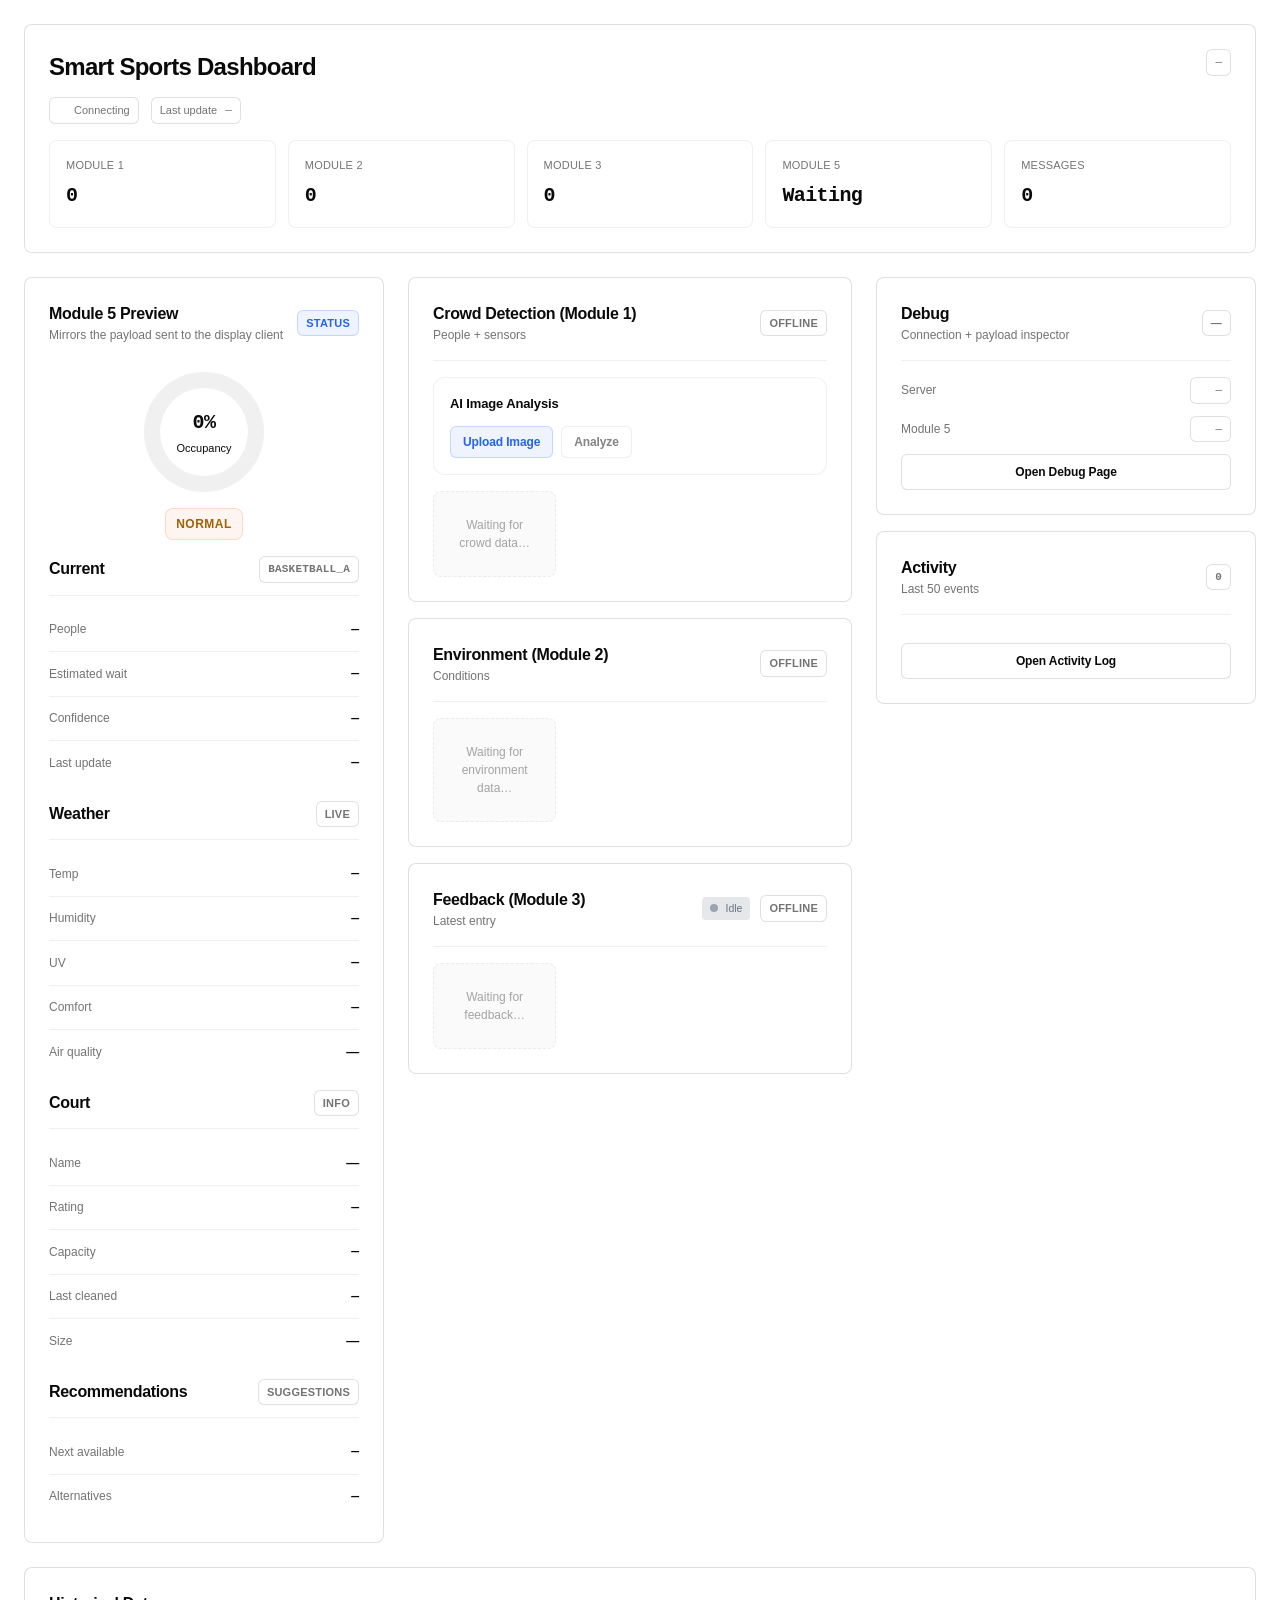
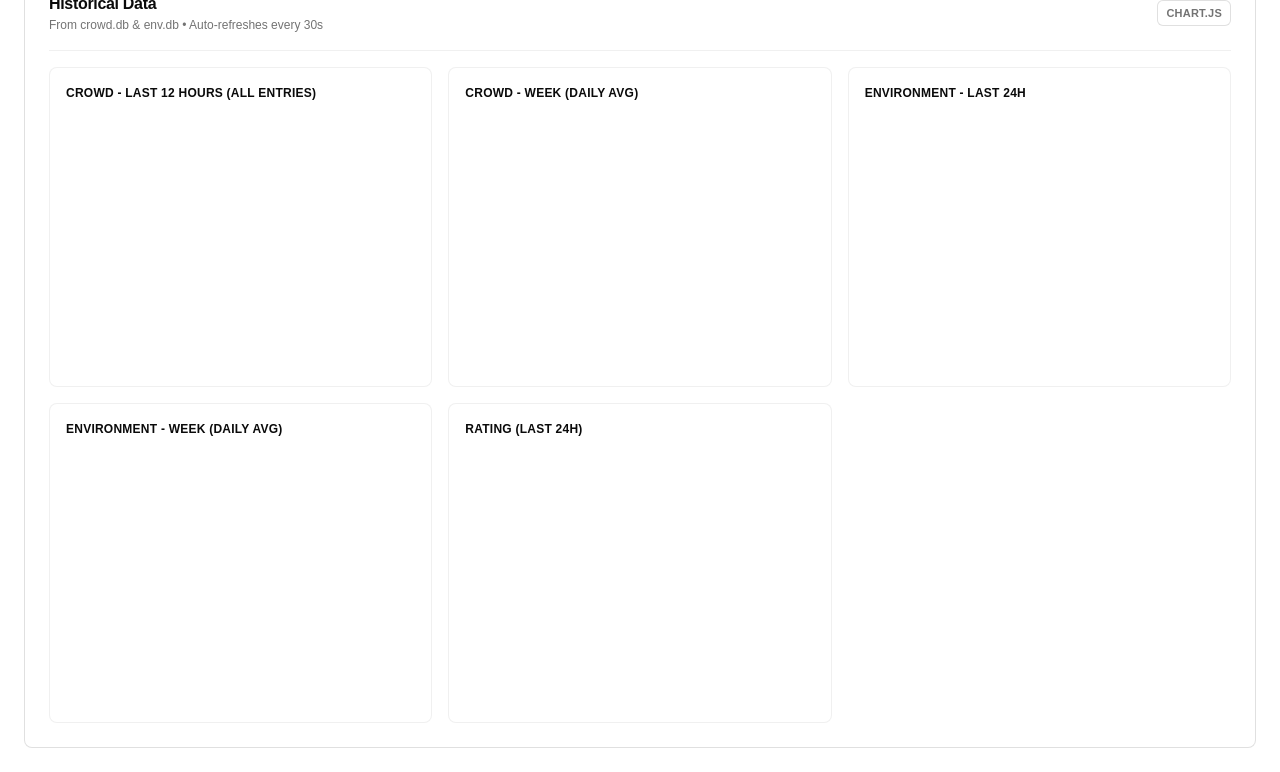
==== commit c8928814: "Add /map page: court and module locations from BBB IP geolocation - Backend: module_locations, priva" ====
--- a/Assignment/group_project/templates/index.html
+++ b/Assignment/group_project/templates/index.html
@@ -570,11 +570,14 @@
     }
     .logTime{ color: var(--textFaint); margin-right: var(--s8); font-variant-numeric: tabular-nums; }
 
-    /* Charts (fix infinite growth by hard-sizing containers) - single column stack */
+    /* Charts: 3 columns on desktop, 1 column on mobile */
     .chartsGrid{
       display:grid;
-      grid-template-columns: 1fr;
+      grid-template-columns: repeat(3, minmax(0, 1fr));
       gap: var(--s16);
+    }
+    @media (max-width: 768px){
+      .chartsGrid{ grid-template-columns: 1fr; }
     }
     @media (max-width: 600px){
       .chartsGrid{ gap: var(--s12); }
@@ -584,6 +587,24 @@
     @media (max-width: 380px){
       .chartBox{ height: 220px; padding: var(--s8); }
     }
+    /* Video feed: clean viewport, no layout jump, reduced flicker */
+    #m1-image-container {
+      margin-bottom: var(--s16);
+      max-width: 640px;
+      aspect-ratio: 16 / 9;
+      background: #0d0d0d;
+      border-radius: var(--r8);
+      overflow: hidden;
+      border: 1px solid var(--borderSubtle);
+    }
+    #m1-image {
+      display: block;
+      width: 100%;
+      height: 100%;
+      object-fit: contain;
+      vertical-align: top;
+    }
+
     .chartBox{
       border: 0.5px solid var(--borderSubtle);
       border-radius: var(--r8);
@@ -787,8 +808,8 @@
           </div>
         </div>
         
-        <div id="m1-image-container" style="margin-bottom: 15px; display: none;">
-          <img id="m1-image" src="" alt="Video Feed" style="width: 100%; max-width: 640px; border-radius: 8px; border: 1px solid var(--borderSubtle);">
+        <div id="m1-image-container" style="display: none;">
+          <img id="m1-image" src="" alt="Video Feed">
         </div>
         <div id="m1-grid" class="grid">
           <div class="emptyState">Waiting for crowd data…</div>
@@ -941,7 +962,8 @@
     // Keep the SAME event logic, but make connection robust:
     // - Use same-origin Socket.IO (avoids hardcoded IP mismatch)
     // - Handle current_data_snapshot to render immediately
-    const socket = io(); // same origin
+    // Prefer WebSocket so large video frames don't stop after ~6 (polling hits response limits)
+    const socket = io({ transports: ['websocket', 'polling'] });
     const courtId = "basketball_a";
 
     const state = {
@@ -955,6 +977,12 @@
       pollInterval: null,
       lastDataHash: null,
       lastVideoFrameLog: null,  // Track last time we logged video frame reception (for throttling)
+      pendingVideoFrame: null,  // Latest frame to paint (avoids flooding main thread)
+      videoFrameRafId: null,
+      currentVideoObjectUrl: null,
+      httpVideoObjectUrl: null,
+      videoFrameReceiveCount: 0,
+      videoFramePaintCount: 0,
       charts: { 
         crowdHourly: null, 
         crowdWeekly: null, 
@@ -978,6 +1006,14 @@
       return new Date().toLocaleTimeString([], { hour: "2-digit", minute: "2-digit", second: "2-digit" });
     }
 
+    // Parse server timestamp (UTC with Z) so display shows in user's local time (e.g. Singapore +8)
+    function parseUtc(ts) {
+      if (ts == null || ts === '') return null;
+      const s = String(ts).trim();
+      if (s.endsWith('Z') || /[+-]\d{2}:?\d{2}$/.test(s)) return new Date(s.replace('Z', '+00:00'));
+      return new Date(s + 'Z');
+    }
+
     function log(message){
       const el = document.getElementById("log");
       if(!el) {
@@ -1034,6 +1070,21 @@
       document.getElementById("kpi-m1").textContent = String(state.connectedModules.crowd_detection.length || 0);
       document.getElementById("kpi-m2").textContent = String(state.connectedModules.environment.length || 0);
       document.getElementById("kpi-m3").textContent = String(state.connectedModules.feedback.length || 0);
+    }
+
+    function syncModuleStatusFromApi(){
+      fetch("/api/module_status").then(r => r.json()).then(data => {
+        if(data && data.connected_modules){
+          const cm = data.connected_modules;
+          state.connectedModules.crowd_detection = Array.isArray(cm.crowd_detection) ? cm.crowd_detection : [];
+          state.connectedModules.environment = Array.isArray(cm.environment) ? cm.environment : [];
+          state.connectedModules.feedback = Array.isArray(cm.feedback) ? cm.feedback : [];
+          updateKpis();
+          const m3 = state.health.m3;
+          const m3Display = (m3.mode === "idle" && state.connectedModules.feedback.length > 0) ? "connected" : m3.mode;
+          setModuleStatus("m3-status", m3Display, m3Display === "connected" || m3Display === "idle" ? null : (m3Display === "mock" ? "simulated" : "data"));
+        }
+      }).catch(() => {});
     }
 
     function updateGauge(occupancy){
@@ -1489,8 +1540,8 @@
         
         // Show every individual entry from the last 12 hours
         const labels = result.data.map(entry => {
-          const d = new Date(entry.timestamp);
-          return d.toLocaleTimeString([], {hour: '2-digit', minute: '2-digit'});
+          const d = parseUtc(entry.timestamp);
+          return d ? d.toLocaleTimeString([], {hour: '2-digit', minute: '2-digit'}) : '';
         });
         
         const values = result.data.map(entry => {
@@ -1521,7 +1572,8 @@
         // Group by day of week
         const dayMap = {0: [], 1: [], 2: [], 3: [], 4: [], 5: [], 6: []};
         result.data.forEach(entry => {
-          const dayOfWeek = new Date(entry.timestamp).getDay();
+          const d = parseUtc(entry.timestamp);
+          const dayOfWeek = d ? d.getDay() : 0;
           dayMap[dayOfWeek].push(entry.people_count || 0);
         });
         
@@ -1553,8 +1605,8 @@
         }
         
         const labels = result.data.map(e => {
-          const d = new Date(e.timestamp);
-          return d.toLocaleTimeString([], {hour: '2-digit', minute: '2-digit'});
+          const d = parseUtc(e.timestamp);
+          return d ? d.toLocaleTimeString([], {hour: '2-digit', minute: '2-digit'}) : '';
         });
         
         if(state.charts.envRecent) {
@@ -1583,8 +1635,8 @@
         // Group by day
         const dayMap = {};
         result.data.forEach(entry => {
-          const d = new Date(entry.timestamp);
-          const key = d.toLocaleDateString('en-US', {month: 'short', day: 'numeric'});
+          const d = parseUtc(entry.timestamp);
+          const key = d ? d.toLocaleDateString('en-US', {month: 'short', day: 'numeric'}) : '';
           if(!dayMap[key]) {
             dayMap[key] = {temp: [], humidity: [], uv: [], comfort: []};
           }
@@ -1691,8 +1743,8 @@
         }
         
         if(lastInteractionElement && result.data[0]) {
-          const lastTime = new Date(result.data[0].timestamp);
-          const timeDiff = (Date.now() - lastTime.getTime()) / 1000; // seconds
+          const lastTime = parseUtc(result.data[0].timestamp);
+          const timeDiff = lastTime ? (Date.now() - lastTime.getTime()) / 1000 : 0; // seconds
           let timeText;
           if(timeDiff < 60) timeText = `${Math.floor(timeDiff)}s ago`;
           else if(timeDiff < 3600) timeText = `${Math.floor(timeDiff / 60)}m ago`;
@@ -1731,7 +1783,12 @@
           return;
         }
         const now = new Date();
-        const startOf24h = now.getTime() - 24 * 60 * 60 * 1000;
+        // Align to clock hours: 24 buckets ending with current hour (e.g. 12am when it's 12:30am)
+        const startOf24hDate = new Date(now.getTime() - 24 * 60 * 60 * 1000);
+        startOf24hDate.setMinutes(0, 0, 0);
+        startOf24hDate.setSeconds(0, 0);
+        startOf24hDate.setMilliseconds(0);
+        const startOf24h = startOf24hDate.getTime();
         const buckets = [];
         const labels = [];
         for(let i = 0; i < 24; i++) {
@@ -1745,9 +1802,11 @@
         result.data.forEach(entry => {
           const r = Number(entry.rating);
           if(isNaN(r) || entry.timestamp == null) return;
-          const ts = new Date(entry.timestamp.replace("Z", "+00:00")).getTime();
-          const bucketIndex = Math.floor((ts - startOf24h) / (60 * 60 * 1000));
-          if(bucketIndex >= 0 && bucketIndex < 24) {
+          const ts = parseUtc(entry.timestamp);
+          if(!ts) return;
+          const tsMs = ts.getTime();
+          const bucketIndex = Math.min(23, Math.floor((tsMs - startOf24h) / (60 * 60 * 1000)));
+          if(bucketIndex >= 0) {
             buckets[bucketIndex].sum += r;
             buckets[bucketIndex].count += 1;
           }
@@ -1799,7 +1858,8 @@
               fill: true,
               tension: 0.3,
               pointRadius: 3,
-              pointHoverRadius: 5
+              pointHoverRadius: 5,
+              spanGaps: true
             }]
           },
           options: {
@@ -1807,14 +1867,14 @@
             maintainAspectRatio: false,
             plugins: {
               legend: { display: false },
-              tooltip: { 
+              tooltip: {
                 callbacks: {
                   label: (ctx) => `People: ${ctx.parsed.y}`
                 }
               }
             },
             scales: {
-              y: { 
+              y: {
                 beginAtZero: true,
                 title: { display: true, text: "People Count" },
                 ticks: { stepSize: 1 }
@@ -1879,28 +1939,32 @@
                 data: [],
                 borderColor: "#ef4444",
                 backgroundColor: "rgba(239,68,68,0.1)",
-                tension: 0.3
+                tension: 0.3,
+                spanGaps: true
               },
               {
                 label: "Humidity (%)",
                 data: [],
                 borderColor: "#3b82f6",
                 backgroundColor: "rgba(59,130,246,0.1)",
-                tension: 0.3
+                tension: 0.3,
+                spanGaps: true
               },
               {
                 label: "UV",
                 data: [],
                 borderColor: "#f59e0b",
                 backgroundColor: "rgba(245,158,11,0.1)",
-                tension: 0.3
+                tension: 0.3,
+                spanGaps: true
               },
               {
                 label: "Comfort",
                 data: [],
                 borderColor: "#10b981",
                 backgroundColor: "rgba(16,185,129,0.1)",
-                tension: 0.3
+                tension: 0.3,
+                spanGaps: true
               }
             ]
           },
@@ -1997,7 +2061,8 @@
               fill: true,
               tension: 0.35,
               pointRadius: 3,
-              pointHoverRadius: 5
+              pointHoverRadius: 5,
+              spanGaps: true
             }]
           },
           options: {
@@ -2225,8 +2290,10 @@
       // Mock mode moved to /debug page
     }
 
-    // Socket events (same logic, plus snapshot handler)
+    // Socket events (same logic, plus snapshot handler) — with connection debug logs
     socket.on("connect", () => {
+      const transport = (socket.io && socket.io.engine && socket.io.engine.transport && socket.io.engine.transport.name) || "?";
+      console.log("[SOCKET] connect: id=" + socket.id + " connected=" + socket.connected + " transport=" + transport);
       document.getElementById("server-status-text").textContent = "Online";
       setDot("dot-server", "online");
       setDot("dot-dbg", "online");
@@ -2235,7 +2302,8 @@
       log("Connected to server");
     });
 
-    socket.on("disconnect", () => {
+    socket.on("disconnect", (reason) => {
+      console.log("[SOCKET] disconnect: reason=" + reason + " id=" + (socket.id || "—") + " connected=" + socket.connected);
       document.getElementById("server-status-text").textContent = "Offline";
       setDot("dot-server", "offline");
       setDot("dot-dbg", "offline");
@@ -2249,6 +2317,12 @@
       setModuleStatus("m3-status", "idle");
       log("Disconnected from server");
     });
+
+    socket.on("connect_error", (err) => { console.error("[SOCKET] connect_error:", err.message || err); });
+    socket.on("connect_timeout", () => { console.warn("[SOCKET] connect_timeout"); });
+    socket.on("reconnect", () => { console.log("[SOCKET] reconnect: id=" + socket.id); });
+    socket.on("reconnect_attempt", (n) => { console.log("[SOCKET] reconnect_attempt " + n); });
+    socket.on("reconnect_failed", () => { console.error("[SOCKET] reconnect_failed"); });
 
     socket.on("current_data_snapshot", (snapshot) => {
       // This fixes “it hasn’t updated” on load (initial render)
@@ -2404,66 +2478,103 @@
       }
     });
     
+    function base64ToBlob(base64, mimeType) {
+      const binary = atob(base64);
+      const bytes = new Uint8Array(binary.length);
+      for (let i = 0; i < binary.length; i++) bytes[i] = binary.charCodeAt(i);
+      return new Blob([bytes], { type: mimeType || "image/jpeg" });
+    }
+
+    function scheduleVideoFramePaint() {
+      if (state.videoFrameRafId != null) {
+        console.log("[VIDEO] scheduleVideoFramePaint: already scheduled, skip");
+        return;
+      }
+      console.log("[VIDEO] scheduleVideoFramePaint: requesting rAF");
+      state.videoFrameRafId = requestAnimationFrame(function paintVideoFrame() {
+        state.videoFrameRafId = null;
+        const d = state.pendingVideoFrame;
+        state.pendingVideoFrame = null;
+        const morePending = !!state.pendingVideoFrame;
+        console.log("[VIDEO] paintVideoFrame: ran, hasPayload=" + !!d + ", hasVideoFrame=" + !!(d && d.video_frame) + ", morePending=" + morePending);
+        if (!d || !d.video_frame) return;
+        try {
+          const imageContainer = document.getElementById("m1-image-container");
+          const imageElement = document.getElementById("m1-image");
+          if (!imageContainer || !imageElement) {
+            console.warn("[VIDEO] paintVideoFrame: m1-image-container or m1-image not found");
+            return;
+          }
+          state.videoFramePaintCount += 1;
+          const frameLen = d.video_frame.length;
+          currentVideoFrameBase64 = d.video_frame;
+          if (state.currentVideoObjectUrl) URL.revokeObjectURL(state.currentVideoObjectUrl);
+          const blob = base64ToBlob(d.video_frame, "image/jpeg");
+          state.currentVideoObjectUrl = URL.createObjectURL(blob);
+          imageElement.src = state.currentVideoObjectUrl;
+          imageContainer.style.display = "block";
+          console.log("[VIDEO] paintVideoFrame: painted #" + state.videoFramePaintCount + ", frameLen=" + frameLen + ", blobUrl=" + state.currentVideoObjectUrl.substring(0, 50) + "...");
+          const analyzeBtn = document.getElementById("ai-analyze-btn");
+          if (analyzeBtn) {
+            analyzeBtn.disabled = false;
+            analyzeBtn.style.opacity = "1";
+            analyzeBtn.style.cursor = "pointer";
+            const nameEl = document.getElementById("ai-image-name");
+            if (nameEl) nameEl.textContent = "Video frame (ready to analyze)";
+          }
+          if (d.data) { try { renderCrowd(d); } catch (e) { console.error("Error rendering crowd:", e); } }
+        } catch (e) { console.error("[VIDEO] paintVideoFrame error:", e); }
+        if (state.pendingVideoFrame) scheduleVideoFramePaint();
+      });
+    }
+
     socket.on("crowd_video_update", (data) => {
-      const moduleId = data.module_id || "unknown";
-      const hasFrame = !!data.video_frame;
-      const frameSize = data.video_frame ? data.video_frame.length : 0;
-      
-      // Update module status when video frames are received
-      if(data.module_id) {
+      if (data.module_id) {
         state.health.m1.lastSeen = Date.now();
         setModuleStatus("m1-status", "active");
         state.health.m1.mode = "active";
-        
-        // Throttle logging to avoid spam (log every 3 seconds max)
         const now = Date.now();
-        if(!state.lastVideoFrameLog || (now - state.lastVideoFrameLog) > 3000) {
-          if(hasFrame) {
-            log(`Module 1 (${moduleId}): Frame received (${Math.round(frameSize/1024)}KB)`);
-          } else {
-            log(`Module 1 (${moduleId}): Update received (no frame)`);
-          }
+        if (!state.lastVideoFrameLog || (now - state.lastVideoFrameLog) > 3000) {
+          log("Module 1 (" + (data.module_id || "unknown") + "): video active");
           state.lastVideoFrameLog = now;
         }
       }
-      
-      // Display video frame image if available
-      if(data.video_frame) {
-        try {
-          const imageContainer = document.getElementById("m1-image-container");
-          const imageElement = document.getElementById("m1-image");
-          if(imageContainer && imageElement) {
-            // Store video frame for analysis
-            currentVideoFrameBase64 = data.video_frame;
-            
-            // Set image source from base64 data
-            imageElement.src = "data:image/jpeg;base64," + data.video_frame;
-            imageContainer.style.display = "block";
-            
-            // Enable analyze button when video frame is available
-            const analyzeBtn = document.getElementById("ai-analyze-btn");
-            if(analyzeBtn) {
-              analyzeBtn.disabled = false;
-              analyzeBtn.style.opacity = "1";
-              analyzeBtn.style.cursor = "pointer";
-              // Update image name display
-              document.getElementById("ai-image-name").textContent = "Video frame (ready to analyze)";
-            }
-          }
-        } catch(error) {
-          console.error("Error displaying video frame image:", error);
-        }
-      }
-      
-      // If video frame includes crowd data, render it
-      if(data.data) {
-        try {
-          renderCrowd(data);
-        } catch(error) {
-          console.error("Error rendering crowd from video frame:", error);
-        }
-      }
+      if (data.video_frame) {
+        state.pendingVideoFrame = data;
+        scheduleVideoFramePaint();
+      }
+      if (data.data) { try { renderCrowd(data); } catch (e) { console.error("Error rendering crowd:", e); } }
     });
+
+    // Video image: also poll HTTP every 500ms (keeps updating when Socket.IO stops after ~6 frames)
+    function blobToBase64(blob) {
+      return new Promise(function(resolve, reject) {
+        const r = new FileReader();
+        r.onload = function() { resolve(r.result.split(",")[1] || ""); };
+        r.onerror = reject;
+        r.readAsDataURL(blob);
+      });
+    }
+    setInterval(function pollVideoFrame() {
+      const imageContainer = document.getElementById("m1-image-container");
+      const imageElement = document.getElementById("m1-image");
+      if (!imageContainer || !imageElement) return;
+      fetch("/api/latest_video_frame?t=" + Date.now(), { cache: "no-store" })
+        .then(function(r) { if (r.status !== 200) return; return r.blob(); })
+        .then(function(blob) {
+          if (!blob) return;
+          if (state.httpVideoObjectUrl) URL.revokeObjectURL(state.httpVideoObjectUrl);
+          state.httpVideoObjectUrl = URL.createObjectURL(blob);
+          imageElement.src = state.httpVideoObjectUrl;
+          imageContainer.style.display = "block";
+          blobToBase64(blob).then(function(b64) { currentVideoFrameBase64 = b64; }).catch(function() {});
+          const analyzeBtn = document.getElementById("ai-analyze-btn");
+          if (analyzeBtn) { analyzeBtn.disabled = false; analyzeBtn.style.opacity = "1"; analyzeBtn.style.cursor = "pointer"; }
+          const nameEl = document.getElementById("ai-image-name");
+          if (nameEl) nameEl.textContent = "Video frame (ready to analyze)";
+        })
+        .catch(function() {});
+    }, 500);
     socket.on("environment_update", (data) => {
       log("Environment update received");
       if(data) {
@@ -2758,6 +2869,9 @@
       setDot("dot-m5", "offline");
       document.getElementById("dbg-m5").textContent = "—";
 
+      // Sync connected modules from server (dashboard may load after modules already connected)
+      syncModuleStatusFromApi();
+
       // Mock mode selects moved to /debug page
 
       updateKpis();
@@ -2800,7 +2914,8 @@
         const lastInteractionElement = document.getElementById("m3-last-interaction");
         if(lastInteractionElement && state.module3.lastRatingTimestamp) {
           try {
-            const lastRatingDate = new Date(state.module3.lastRatingTimestamp);
+            const lastRatingDate = parseUtc(state.module3.lastRatingTimestamp);
+            if (!lastRatingDate) return;
             const timeDiff = (Date.now() - lastRatingDate.getTime()) / 1000; // seconds
             
             let timeStr;
